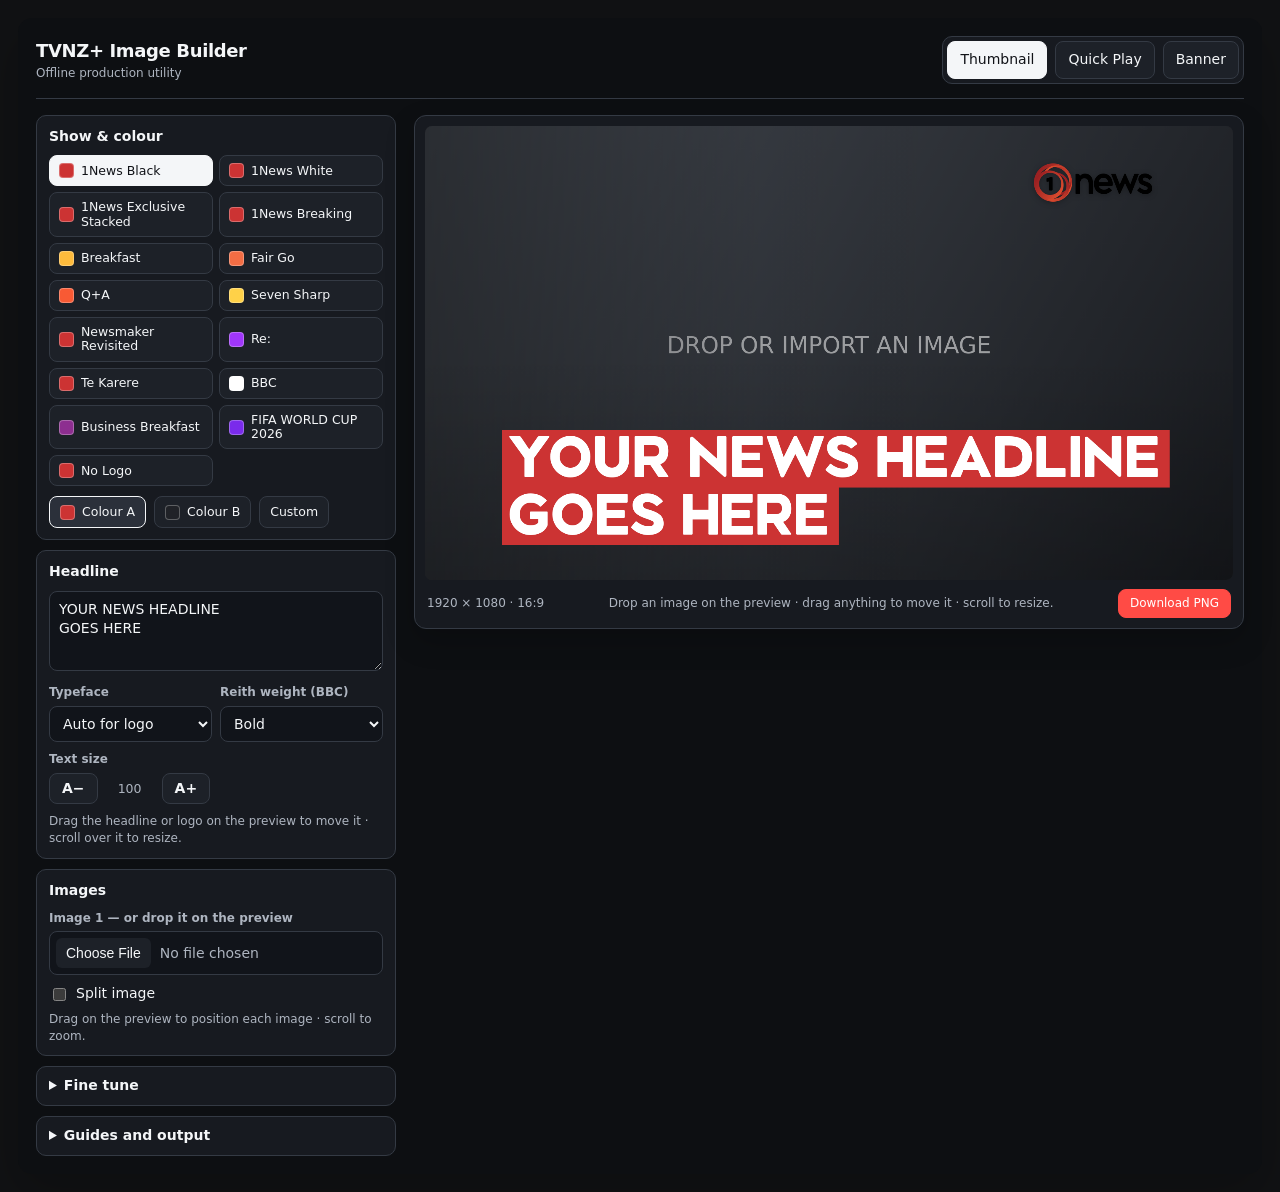
==== index.html @ 73490db3 "Add files via upload" ====
<!doctype html>
<html lang="en">
<head>
<meta charset="utf-8">
<meta name="viewport" content="width=device-width,initial-scale=1">
<title>TVNZ Thumbnail Generator</title>
<style>:root{color-scheme:dark;--background:#111214;--foreground:#f5f5f5;--card:#1a1c20;--card-foreground:#f5f5f5;--muted:#292c31;--muted-foreground:#aeb4bd;--border:#3b3f46;--primary:#f5f5f5;--primary-foreground:#101114}body{margin:0;background:var(--background);padding:18px;max-width:1500px;margin-inline:auto}</style>
</head>
<body>
<div id="tvnz-thumb-tool">
  <style>
    #tvnz-thumb-tool{--tt-bg:#0d0f12;--tt-panel:#171a20;--tt-panel-2:#1d2128;--tt-fg:#f4f6f8;--tt-muted-fg:#aeb5c0;--tt-border:#343a44;--tt-accent:#ff4b45;--tt-accent-hover:#ff625d;--tt-control:#11141a;--tt-focus:#72a7ff;color-scheme:dark;color:var(--tt-fg);background:var(--tt-bg);padding:18px;border-radius:14px;font:14px/1.4 system-ui,-apple-system,BlinkMacSystemFont,"Segoe UI",sans-serif;width:100%;box-sizing:border-box;box-shadow:0 18px 50px rgba(0,0,0,.22)}
    #tvnz-thumb-tool *{box-sizing:border-box}
    #tvnz-thumb-tool .tt-appbar{display:flex;justify-content:space-between;align-items:center;gap:16px;margin-bottom:16px;padding-bottom:14px;border-bottom:1px solid var(--tt-border)}
    #tvnz-thumb-tool .tt-brand{display:grid;gap:2px}
    #tvnz-thumb-tool .tt-brand strong{font-size:18px;font-weight:650;letter-spacing:-.02em}
    #tvnz-thumb-tool .tt-brand span{color:var(--tt-muted-fg);font-size:12px}
    #tvnz-thumb-tool .tt-tabs,#tvnz-thumb-tool .tt-actions,#tvnz-thumb-tool .tt-inline{display:flex;gap:8px;align-items:center;flex-wrap:wrap}
    #tvnz-thumb-tool .tt-tabs{background:var(--tt-panel);padding:4px;border-radius:10px;border:1px solid var(--tt-border)}
    #tvnz-thumb-tool button,#tvnz-thumb-tool input,#tvnz-thumb-tool select,#tvnz-thumb-tool textarea{font:inherit;color:var(--tt-fg)}
    #tvnz-thumb-tool button{border:1px solid var(--tt-border);background:var(--tt-panel-2);border-radius:8px;padding:8px 12px;cursor:pointer;transition:background .15s,border-color .15s,transform .15s}
    #tvnz-thumb-tool button:hover{background:#292e37;border-color:#4b5360}
    #tvnz-thumb-tool button:active{transform:translateY(1px)}
    #tvnz-thumb-tool button[aria-selected="true"]{background:var(--tt-fg);color:#111318;border-color:var(--tt-fg)}
    #tvnz-thumb-tool .tt-primary{background:var(--tt-accent);color:#fff;border-color:var(--tt-accent)}
    #tvnz-thumb-tool .tt-primary:hover{background:var(--tt-accent-hover);border-color:var(--tt-accent-hover)}
    #tvnz-thumb-tool input[type="text"],#tvnz-thumb-tool input[type="number"],#tvnz-thumb-tool select,#tvnz-thumb-tool textarea,#tvnz-thumb-tool input[type="file"]{width:100%;border:1px solid var(--tt-border);border-radius:8px;background:var(--tt-control);padding:8px 9px}
    #tvnz-thumb-tool input[type="file"]{padding:6px;color:var(--tt-muted-fg)}
    #tvnz-thumb-tool input[type="file"]::file-selector-button{border:0;border-radius:6px;background:var(--tt-panel-2);color:var(--tt-fg);padding:7px 10px;margin-right:9px;cursor:pointer}
    #tvnz-thumb-tool textarea{min-height:80px;resize:vertical}
    #tvnz-thumb-tool input:focus-visible,#tvnz-thumb-tool select:focus-visible,#tvnz-thumb-tool textarea:focus-visible,#tvnz-thumb-tool button:focus-visible{outline:2px solid var(--tt-focus);outline-offset:2px}
    #tvnz-thumb-tool input[type="range"]{width:100%;accent-color:var(--tt-accent)}
    #tvnz-thumb-tool input[type="checkbox"],#tvnz-thumb-tool input[type="radio"]{accent-color:var(--tt-accent)}
    #tvnz-thumb-tool input[type="color"]{width:44px;height:34px;border:1px solid var(--tt-border);background:var(--tt-control);padding:3px;border-radius:7px}
    #tvnz-thumb-tool .tt-layout{display:grid;grid-template-columns:minmax(300px,360px) minmax(0,1fr);gap:18px;align-items:start}
    #tvnz-thumb-tool .tt-controls{display:grid;gap:10px}
    #tvnz-thumb-tool .tt-card,#tvnz-thumb-tool details{background:var(--tt-panel);border:1px solid var(--tt-border);border-radius:10px;padding:11px 12px}
    #tvnz-thumb-tool .tt-card>h3{margin:0 0 9px;font-size:14px;font-weight:650}
    #tvnz-thumb-tool summary{font-weight:650;cursor:pointer;margin:-2px 0 9px;list-style-position:inside}
    #tvnz-thumb-tool details:not([open]) summary{margin-bottom:-2px}
    #tvnz-thumb-tool .tt-field{display:grid;gap:5px;margin:9px 0}
    #tvnz-thumb-tool .tt-field>label,#tvnz-thumb-tool .tt-label{color:var(--tt-muted-fg);font-size:12px;font-weight:550}
    #tvnz-thumb-tool .tt-check{display:flex;gap:7px;align-items:center}
    #tvnz-thumb-tool .tt-check input{width:auto}
    #tvnz-thumb-tool .tt-hint{color:var(--tt-muted-fg);font-size:12px;margin:7px 0 0}
    #tvnz-thumb-tool .tt-canvas-wrap{background:var(--tt-panel);border:1px solid var(--tt-border);border-radius:12px;padding:10px;overflow:hidden;box-shadow:0 12px 30px rgba(0,0,0,.2)}
    #tvnz-thumb-tool [data-panel="thumbnail"]>.tt-canvas-wrap{position:sticky;top:12px}
    #tvnz-thumb-tool canvas{display:block;width:100%;height:auto;background:#202227;touch-action:none;cursor:grab;border-radius:7px}
    #tvnz-thumb-tool canvas:active{cursor:grabbing}
    #tvnz-thumb-tool .tt-meta{display:flex;justify-content:space-between;gap:10px;flex-wrap:wrap;color:var(--tt-muted-fg);font-size:12px;margin-top:9px;padding:0 2px;align-items:center}
    #tvnz-thumb-tool .tt-hidden{display:none!important}
    #tvnz-thumb-tool .tt-line-grid{display:grid;grid-template-columns:52px 1fr 1fr;gap:6px 7px;align-items:center;margin-top:10px}
    #tvnz-thumb-tool .tt-line-grid input[type="number"]{padding:5px 6px}
    #tvnz-thumb-tool .tt-swatch{width:15px;height:15px;border-radius:4px;border:1px solid rgba(255,255,255,.28);display:inline-block;flex:none}
    #tvnz-thumb-tool .tt-meta button{padding:5px 11px;font-size:12px}
    #tvnz-thumb-tool .tt-hero-grid{display:grid;grid-template-columns:1fr 1fr;gap:10px}
    #tvnz-thumb-tool .tt-hero-grid .tt-mobile{max-width:220px}
    #tvnz-thumb-tool .tt-preset-grid{display:grid;grid-template-columns:1fr 1fr;gap:6px}
    #tvnz-thumb-tool .tt-preset-grid button{display:flex;align-items:center;gap:7px;padding:7px 9px;font-size:12.5px;text-align:left;line-height:1.15}
    #tvnz-thumb-tool .tt-preset-grid button[aria-pressed="true"]{background:var(--tt-fg);color:#111318;border-color:var(--tt-fg)}
    #tvnz-thumb-tool .tt-colour-row{display:flex;gap:8px;align-items:center;flex-wrap:wrap;margin-top:10px}
    #tvnz-thumb-tool .tt-colour-row button{display:flex;align-items:center;gap:7px;padding:6px 10px;font-size:12.5px}
    #tvnz-thumb-tool .tt-colour-row button[aria-pressed="true"]{border-color:var(--tt-fg);background:#2b303a}
    #tvnz-thumb-tool .tt-stepper{display:flex;align-items:center;gap:6px}
    #tvnz-thumb-tool .tt-stepper button{padding:5px 12px;font-weight:700}
    #tvnz-thumb-tool .tt-stepper output{min-width:52px;text-align:center;color:var(--tt-muted-fg);font-size:12.5px}
    #tvnz-thumb-tool .tt-row-2{display:grid;grid-template-columns:1fr 1fr;gap:8px}
    @media(max-width:900px){#tvnz-thumb-tool{padding:12px;box-shadow:none}#tvnz-thumb-tool .tt-appbar{align-items:flex-start;flex-direction:column}#tvnz-thumb-tool .tt-layout{grid-template-columns:1fr}#tvnz-thumb-tool [data-panel="thumbnail"]>.tt-canvas-wrap{position:static;order:-1}#tvnz-thumb-tool .tt-hero-grid{grid-template-columns:1fr}}
    @media(max-width:480px){#tvnz-thumb-tool .tt-tabs{width:100%}#tvnz-thumb-tool .tt-tabs button{flex:1;padding-inline:7px}#tvnz-thumb-tool .tt-line-grid{grid-template-columns:44px 1fr 1fr}#tvnz-thumb-tool .tt-preset-grid{grid-template-columns:1fr}}
  </style>

  <header class="tt-appbar">
    <div class="tt-brand"><strong>TVNZ+ Image Builder</strong><span>Offline production utility</span></div>
    <nav class="tt-tabs" aria-label="Generator mode">
      <button data-tab="thumbnail" aria-selected="true">Thumbnail</button>
      <button data-tab="quickplay" aria-selected="false">Quick Play</button>
      <button data-tab="banner" aria-selected="false">Banner</button>
    </nav>
  </header>

  <section data-panel="thumbnail" class="tt-layout">
    <div class="tt-controls">
      <section class="tt-card">
        <h3>Show &amp; colour</h3>
        <div class="tt-preset-grid" id="tt-preset-grid" role="group" aria-label="Show logo"></div>
        <div class="tt-colour-row" role="group" aria-label="Bar colour">
          <button id="tt-colour-a" aria-pressed="true"><span class="tt-swatch" data-swatch="a"></span>Colour A</button>
          <button id="tt-colour-b" aria-pressed="false"><span class="tt-swatch" data-swatch="b"></span>Colour B</button>
          <button id="tt-colour-custom" aria-pressed="false">Custom</button>
          <input id="tt-manual-colour" type="color" value="#cc3333" aria-label="Custom bar colour" class="tt-hidden">
        </div>
      </section>

      <section class="tt-card">
        <h3>Headline</h3>
        <textarea id="tt-headline" maxlength="220" aria-label="Headline">YOUR NEWS HEADLINE
GOES HERE</textarea>
        <div class="tt-row-2" style="margin-top:8px">
          <div class="tt-field" style="margin:0"><label for="tt-font-style">Typeface</label><select id="tt-font-style"><option value="auto">Auto for logo</option><option value="sans">Black Sans</option><option value="serif">BBC Reith Serif</option></select></div>
          <div class="tt-field" style="margin:0"><label for="tt-serif-weight">Reith weight (BBC)</label><select id="tt-serif-weight"><option value="400">Regular</option><option value="500">Medium</option><option value="700" selected>Bold</option><option value="800">Extra Bold</option></select></div>
        </div>
        <div class="tt-field"><span class="tt-label">Text size</span>
          <div class="tt-stepper"><button id="tt-text-smaller" aria-label="Smaller text">A−</button><output data-value="textSize">100</output><button id="tt-text-bigger" aria-label="Bigger text">A+</button></div>
        </div>
        <p class="tt-hint">Drag the headline or logo on the preview to move it · scroll over it to resize.</p>
      </section>

      <section class="tt-card">
        <h3>Images</h3>
        <div class="tt-field"><label for="tt-image1">Image 1 — or drop it on the preview</label><input id="tt-image1" type="file" accept="image/*"></div>
        <div class="tt-inline"><label class="tt-check"><input id="tt-image2-on" type="checkbox"> Split image</label></div>
        <div id="tt-image2-controls" class="tt-hidden">
          <div class="tt-field"><label for="tt-image2">Image 2 (right side)</label><input id="tt-image2" type="file" accept="image/*"></div>
          <div class="tt-field"><label for="tt-split">Split position <span data-value="split">0</span></label><input id="tt-split" data-bind="split" type="range" min="-100" max="100" value="0"></div>
          <div class="tt-field"><label for="tt-split-angle">Split angle <span data-value="splitAngle">0</span>°</label><input id="tt-split-angle" data-bind="splitAngle" type="range" min="-30" max="30" value="0"></div>
        </div>
        <p class="tt-hint">Drag on the preview to position each image · scroll to zoom.</p>
      </section>

      <details>
        <summary>Fine tune</summary>
        <div class="tt-field"><label for="tt-img1-x">Image 1 X <span data-value="img1.x">0</span></label><input id="tt-img1-x" data-bind="img1.x" type="range" min="-100" max="100" value="0"></div>
        <div class="tt-field"><label for="tt-img1-y">Image 1 Y <span data-value="img1.y">0</span></label><input id="tt-img1-y" data-bind="img1.y" type="range" min="-100" max="100" value="0"></div>
        <div class="tt-field"><label for="tt-img1-scale">Image 1 scale <span data-value="img1.scale">100</span>%</label><input id="tt-img1-scale" data-bind="img1.scale" type="range" min="0" max="200" value="100"></div>
        <div id="tt-img2-fine" class="tt-hidden">
          <div class="tt-field"><label for="tt-img2-x">Image 2 X <span data-value="img2.x">0</span></label><input id="tt-img2-x" data-bind="img2.x" type="range" min="-100" max="100" value="0"></div>
          <div class="tt-field"><label for="tt-img2-y">Image 2 Y <span data-value="img2.y">0</span></label><input id="tt-img2-y" data-bind="img2.y" type="range" min="-100" max="100" value="0"></div>
          <div class="tt-field"><label for="tt-img2-scale">Image 2 scale <span data-value="img2.scale">100</span>%</label><input id="tt-img2-scale" data-bind="img2.scale" type="range" min="0" max="200" value="100"></div>
        </div>
        <div class="tt-field"><label for="tt-text-x">Headline X <span data-value="textX">0</span></label><input id="tt-text-x" data-bind="textX" type="range" min="-160" max="500" value="0"></div>
        <div class="tt-field"><label for="tt-text-y">Headline Y <span data-value="textY">0</span></label><input id="tt-text-y" data-bind="textY" type="range" min="-260" max="180" value="0"></div>
        <div class="tt-field"><label for="tt-line-gap">Line spacing <span data-value="lineGap">100</span>%</label><input id="tt-line-gap" data-bind="lineGap" type="range" min="60" max="160" value="100"></div>
        <div class="tt-field"><label for="tt-tracking">Tracking <span data-value="tracking">-1</span>% of size</label><input id="tt-tracking" data-bind="tracking" type="range" min="-5" max="5" step="0.1" value="-1"></div>
        <div class="tt-field"><label for="tt-logo-scale">Logo size <span data-value="logoScale">100</span>%</label><input id="tt-logo-scale" data-bind="logoScale" type="range" min="40" max="200" value="100"></div>
        <div class="tt-field"><label for="tt-logo-x">Logo X <span data-value="logoX">0</span></label><input id="tt-logo-x" data-bind="logoX" type="range" min="-500" max="300" value="0"></div>
        <div class="tt-field"><label for="tt-logo-y">Logo Y <span data-value="logoY">0</span></label><input id="tt-logo-y" data-bind="logoY" type="range" min="-160" max="500" value="0"></div>
        <div class="tt-line-grid" aria-label="Text bar controls">
          <span class="tt-label">Line</span><span class="tt-label">Left crop</span><span class="tt-label">Right crop</span>
          <label class="tt-check"><input data-line-on="0" type="checkbox" checked>A</label><input data-line-left="0" type="number" min="0" max="100" value="0"><input data-line-right="0" type="number" min="0" max="100" value="0">
          <label class="tt-check"><input data-line-on="1" type="checkbox" checked>B</label><input data-line-left="1" type="number" min="0" max="100" value="0"><input data-line-right="1" type="number" min="0" max="100" value="0">
          <label class="tt-check"><input data-line-on="2" type="checkbox" checked>C</label><input data-line-left="2" type="number" min="0" max="100" value="0"><input data-line-right="2" type="number" min="0" max="100" value="0">
          <label class="tt-check"><input data-line-on="3" type="checkbox" checked>D</label><input data-line-left="3" type="number" min="0" max="100" value="0"><input data-line-right="3" type="number" min="0" max="100" value="0">
        </div>
        <p class="tt-hint">Double-click any slider to reset it.</p>
      </details>

      <details>
        <summary>Guides and output</summary>
        <div class="tt-inline"><label class="tt-check"><input id="tt-colour-guide" type="checkbox">Colour guide</label><label class="tt-check"><input id="tt-placement-guide" type="checkbox">Placement guide</label></div>
        <div class="tt-field"><label for="tt-filename">Filename</label><input id="tt-filename" type="text" value="tvnz-news-thumbnail.png"></div>
        <div class="tt-actions"><button id="tt-download" class="tt-primary">Download PNG</button><button id="tt-reset-all">Reset</button></div>
      </details>
    </div>
    <div class="tt-canvas-wrap">
      <canvas id="tt-canvas" width="1920" height="1080" aria-label="TVNZ news thumbnail preview"></canvas>
      <div class="tt-meta"><span>1920 × 1080 · 16:9</span><span id="tt-status">Drop an image on the preview · drag anything to move it · scroll to resize.</span><button id="tt-download-quick" class="tt-primary" title="Download PNG">Download PNG</button></div>
    </div>
  </section>

  <section data-panel="quickplay" class="tt-layout tt-hidden">
    <div class="tt-controls">
      <details open><summary>Quick Play image</summary>
        <div class="tt-field"><label for="tt-hero-file">General image</label><input id="tt-hero-file" type="file" accept="image/*"></div>
        <div class="tt-field"><label for="tt-hero-scale">Scale <span data-hero-value="scale">100</span>%</label><input id="tt-hero-scale" data-hero="scale" type="range" min="0" max="500" value="100"></div>
        <p class="tt-hint">Drag on any preview to position · scroll to zoom. All three sizes share one image.</p>
      </details>
      <details open><summary>Output</summary>
        <div class="tt-field"><label for="tt-hero-prefix">Filename prefix</label><input id="tt-hero-prefix" type="text" value="tvnz-hero"></div>
        <div class="tt-actions"><button id="tt-download-heroes" class="tt-primary">Download 3 PNGs</button><button id="tt-reset-hero">Reset</button></div>
      </details>
    </div>
    <div class="tt-hero-grid">
      <div class="tt-canvas-wrap"><canvas id="tt-hero-ctv" width="2198" height="1239"></canvas><div class="tt-meta"><span>CTV · 2198 × 1239</span></div></div>
      <div class="tt-canvas-wrap"><canvas id="tt-hero-desktop" width="4200" height="1400"></canvas><div class="tt-meta"><span>Desktop · 4200 × 1400</span></div></div>
      <div class="tt-canvas-wrap tt-mobile"><canvas id="tt-hero-mobile" width="472" height="1002"></canvas><div class="tt-meta"><span>Mobile · 472 × 1002</span></div></div>
    </div>
  </section>

  <section data-panel="banner" class="tt-layout tt-hidden">
    <div class="tt-controls">
      <details open><summary>Banner image</summary>
        <div class="tt-field"><label for="tt-banner-file">Image</label><input id="tt-banner-file" type="file" accept="image/*"></div>
        <div class="tt-field"><label for="tt-banner-scale">Scale <span data-banner-value="scale">100</span>%</label><input id="tt-banner-scale" data-banner="scale" type="range" min="0" max="200" value="100"></div>
        <p class="tt-hint">Drag on the preview to position · scroll to zoom.</p>
      </details>
      <details open><summary>Output</summary>
        <div class="tt-field"><label for="tt-banner-name">Filename</label><input id="tt-banner-name" type="text" value="tvnz-news-banner.png"></div>
        <div class="tt-actions"><button id="tt-download-banner" class="tt-primary">Download PNG</button><button id="tt-reset-banner">Reset</button></div>
      </details>
    </div>
    <div class="tt-canvas-wrap"><canvas id="tt-banner-canvas" width="1967" height="501"></canvas><div class="tt-meta"><span>1967 × 501 · template source dimensions</span></div></div>
  </section>

  <script type="application/json" id="tt-logo-data">{"te-karere":"assets/logos/te-karere.png","re":"assets/logos/re.png","newsmakers-revisited":"assets/logos/newsmakers-revisited.png","seven-sharp":"assets/logos/seven-sharp.png","qa":"assets/logos/qa.png","fair-go":"assets/logos/fair-go.png","breakfast":"assets/logos/breakfast.png","one-news-breaking":"assets/logos/one-news-breaking.png","one-news-exclusive":"assets/logos/one-news-exclusive.png","one-news-white":"assets/logos/one-news-white.png","one-news-black":"assets/logos/one-news-black.png","bbc":"assets/logos/bbc.png","business-breakfast":"assets/logos/business-breakfast.png","fifa-world-cup-2026":"assets/logos/fifa-world-cup-2026.png"}</script>
  <script>
  (()=>{
    const root=document.getElementById('tvnz-thumb-tool');
    const FONT_PRIMARY='';
    const FONT_FALLBACK='assets/fonts/black-sans-bold.ttf';
    let LOGO_DATA={};
    try{LOGO_DATA=JSON.parse(root.querySelector('#tt-logo-data').textContent)}catch(error){console.warn('Logo assets are not embedded in this source template. Open the built generator in the parent folder.');root.querySelector('#tt-status').textContent='Source template only — open TVNZ Thumbnail Generator.html in the parent folder.'}
    const fontSources=['local("Black Sans Bold")','local("Black Sans")'];
    if(FONT_PRIMARY&&!FONT_PRIMARY.includes('__'))fontSources.push(`url("${FONT_PRIMARY}") format("woff2")`);
    if(FONT_FALLBACK&&!FONT_FALLBACK.includes('__'))fontSources.push(`url("${FONT_FALLBACK}") format("truetype")`);
    const headlineFont=new FontFace('TVNZBlackSans',fontSources.join(', '),{weight:'700'});
    const serifFaces=[['400','regular'],['500','medium'],['700','bold'],['800','extra-bold']].map(([weight,file])=>new FontFace('TVNZReithSerif',`url("assets/fonts/bbc-reith-serif-${file}.ttf")`,{weight}));
    Promise.allSettled([headlineFont,...serifFaces].map(face=>face.load())).then(results=>{results.forEach(result=>{if(result.status==='fulfilled')document.fonts.add(result.value)});calibrateFonts();renderThumbnail()});

    const presets=[
      ['1News Black','one-news-black','#CC3333','#202227',1447,89,281,91],
      ['1News White','one-news-white','#CC3333','#202227',1446,89,281,91],
      ['1News Exclusive Stacked','one-news-exclusive','#CC3333','#202227',1440,89,288,140],
      ['1News Breaking','one-news-breaking','#CC3333','#202227',1440,89,288,136],
      ['Breakfast','breakfast','#FEBB3C','#EE6642',1425,103,303,57],
      ['Fair Go','fair-go','#F36D44','#F36D44',1453,100,274,71],
      ['Q+A','qa','#F85A34','#F85A34',1567,97,159,101],
      ['Seven Sharp','seven-sharp','#FFD148','#FE4A49',1421,102,308,75],
      ['Newsmaker Revisited','newsmakers-revisited','#CC3333','#202227',1347,105,379,73],
      ['Re:','re','#A036FB','#A036FB',1574,103,151,92],
      ['Te Karere','te-karere','#CC3333','#202227',1423,99,304,68],
      ['BBC','bbc','#FFFFFF','#11100B',1530,106,198,56],
      ['Business Breakfast','business-breakfast','#8D2E90','#FF4243',1322,88,406,146],
      ['FIFA WORLD CUP 2026','fifa-world-cup-2026','#7A2BEB','#004D3F',1618,110,110,215],
      ['No Logo',null,'#CC3333','#202227',0,0,0,0]
    ].map((p,i)=>({name:p[0],asset:p[1],a:p[2],b:p[3],x:p[4],y:p[5],w:p[6],h:p[7],optionB:p[2]!==p[3],index:i}));
    const images={};
    Object.entries(LOGO_DATA).forEach(([k,v])=>{const img=new Image();img.src=v;img.onload=renderThumbnail;images[k]=img});
    const state={img1:{image:null,x:0,y:0,scale:100},img2:{image:null,x:0,y:0,scale:100},image2On:false,split:0,splitAngle:0,textSize:100,textX:0,textY:0,lineGap:100,tracking:-1,fontStyle:'auto',serifWeight:'700',headline:'YOUR NEWS HEADLINE\nGOES HERE',logo:0,logoScale:100,logoX:0,logoY:0,colourOption:0,manual:false,manualColour:'#cc3333',colourGuide:false,placementGuide:false,lines:[0,1,2,3].map(()=>({on:true,left:0,right:0}))};
    const canvas=root.querySelector('#tt-canvas'),ctx=canvas.getContext('2d');
    const clamp=(v,lo,hi)=>Math.max(lo,Math.min(hi,v));
    // Base font sizes chosen so cap height matches the Photoshop references (~97px for both faces).
    let SANS_BASE=143,SERIF_BASE=136;
    function calibrateFonts(){const m=(spec)=>{ctx.font=spec;const met=ctx.measureText('H');return met.actualBoundingBoxAscent||0};
      const capSans=m('700 100px TVNZBlackSans');if(capSans>10)SANS_BASE=Math.round(100*97/capSans);
      const capSerif=m('700 100px TVNZReithSerif');if(capSerif>10)SERIF_BASE=Math.round(100*97/capSerif)}

    function get(obj,path){return path.split('.').reduce((v,k)=>v[k],obj)}
    function set(obj,path,value){const a=path.split('.');const last=a.pop();a.reduce((v,k)=>v[k],obj)[last]=value}
    // push state values back into the fine-tune sliders and value labels
    function syncControls(paths){paths.forEach(path=>{const value=get(state,path);root.querySelectorAll(`[data-bind="${path}"]`).forEach(el=>el.value=value);root.querySelectorAll(`[data-value="${path}"]`).forEach(el=>el.textContent=Math.round(value*10)/10)})}
    function currentColour(){const p=presets[state.logo];return state.manual?state.manualColour:(state.colourOption?p.b:p.a)}
    function paintEmpty(c,w,h){const g=c.createLinearGradient(0,0,w,h);g.addColorStop(0,'#454a52');g.addColorStop(1,'#17191d');c.fillStyle=g;c.fillRect(0,0,w,h);c.fillStyle='rgba(255,255,255,.55)';c.font=`500 ${Math.max(22,w/35)}px system-ui`;c.textAlign='center';c.fillText('DROP OR IMPORT AN IMAGE',w/2,h/2)}
    function drawCover(c,img,viewW,viewH,control,clip){
      c.save();if(clip){c.beginPath();if(Array.isArray(clip[0])){clip.forEach(([px,py],i)=>i?c.lineTo(px,py):c.moveTo(px,py));c.closePath()}else c.rect(...clip);c.clip()}
      if(!img){paintEmpty(c,viewW,viewH);c.restore();return}
      const cover=Math.max(viewW/img.naturalWidth,viewH/img.naturalHeight);const s=cover*(control.scale/100);
      const w=img.naturalWidth*s,h=img.naturalHeight*s;
      const cx=((control.x+100)/200)*viewW,cy=((control.y+100)/200)*viewH;
      c.drawImage(img,cx-w/2,cy-h/2,w,h);c.restore();
    }
    // bounding boxes of the movable canvas elements, refreshed on every render, used for hit testing
    const hitBoxes={text:null,logo:null};
    let hoverTarget=null;
    function renderThumbnail(exporting=false){
      const W=1920,H=1080;ctx.clearRect(0,0,W,H);drawCover(ctx,state.img1.image,W,H,state.img1);
      if(state.image2On){const split=((state.split+100)/200)*W;const dx=Math.tan(state.splitAngle*Math.PI/180)*(H/2);drawCover(ctx,state.img2.image,W,H,state.img2,[[split+dx,0],[W,0],[W,H],[split-dx,H]])}
      const shade=ctx.createLinearGradient(0,0,1280,0);shade.addColorStop(0,'rgba(0,0,0,.38)');shade.addColorStop(.62,'rgba(0,0,0,.04)');shade.addColorStop(1,'rgba(0,0,0,0)');ctx.fillStyle=shade;ctx.fillRect(0,0,W,H);
      const lower=ctx.createLinearGradient(0,540,0,H);lower.addColorStop(0,'rgba(0,0,0,0)');lower.addColorStop(1,'rgba(0,0,0,.2)');ctx.fillStyle=lower;ctx.fillRect(0,540,W,540);
      const colour=currentColour();const lines=state.headline.replace(/\r/g,'').split('\n').slice(0,4);while(lines.length&&lines[lines.length-1]==='')lines.pop();
      const useSerif=state.fontStyle==='serif'||(state.fontStyle==='auto'&&presets[state.logo].asset==='bbc');
      // Geometry measured from the Photoshop reference thumbnails (1920x1080):
      // bars touch (pitch == bar height == 137), block bottom 997, bar left 183,
      // text left 195, baseline 112 below bar top, ~24px bar padding right of text.
      const ts=state.textSize/100;const fontPx=(useSerif?SERIF_BASE:SANS_BASE)*ts;
      const barH=137*ts;const pitch=137*ts*(state.lineGap/100);const baselineOff=112*ts;
      const blockBottom=997+state.textY;
      ctx.font=useSerif?`${state.serifWeight} ${fontPx}px TVNZReithSerif, Georgia, serif`:`700 ${fontPx}px TVNZBlackSans, "Arial Black", Arial, sans-serif`;ctx.textBaseline='alphabetic';ctx.textAlign='left';
      if('letterSpacing'in ctx)ctx.letterSpacing=`${(state.tracking/100*fontPx).toFixed(2)}px`;
      const bright=/^#(?:fff(?:fff)?|f[89a-f][0-9a-f]{4})$/i.test(colour);const textColour=bright?'#11100B':'#FFFFFF';
      const placed=lines.map((text,i)=>{const slot=4-lines.length+i;const barTop=blockBottom-barH-pitch*(lines.length-1-i);return {text,barTop,tw:ctx.measureText(text).width,lc:state.lines[slot]}});
      const textLeft=195+state.textX,barLeft=183+state.textX;
      // bars first, then all text: overlapping bars merge into one block without covering the previous line's text
      ctx.fillStyle=colour;placed.forEach(({barTop,tw,lc})=>{if(lc.on){const leftCut=tw*(lc.left/100),rightCut=tw*((-lc.right)/100);ctx.fillRect(barLeft+leftCut,barTop,Math.max(10,tw+(textLeft-barLeft)+24*ts-leftCut-rightCut),barH)}});
      ctx.fillStyle=textColour;placed.forEach(({text,barTop})=>ctx.fillText(text,textLeft,barTop+baselineOff));
      if('letterSpacing'in ctx)ctx.letterSpacing='0px';
      hitBoxes.text=placed.length?{x:barLeft,y:Math.min(...placed.map(l=>l.barTop)),w:Math.max(...placed.map(l=>l.tw))+(textLeft-barLeft)+24*ts,h:blockBottom-Math.min(...placed.map(l=>l.barTop))}:null;
      const p=presets[state.logo];hitBoxes.logo=null;
      if(p.asset&&images[p.asset]&&images[p.asset].complete){const s=state.logoScale/100,w=p.w*s,h=p.h*s;const lx=p.x+(p.w-w)/2+state.logoX,ly=p.y+(p.h-h)/2+state.logoY;ctx.save();ctx.shadowColor='rgba(0,0,0,.28)';ctx.shadowBlur=14;ctx.shadowOffsetY=3;ctx.drawImage(images[p.asset],lx,ly,w,h);ctx.restore();hitBoxes.logo={x:lx,y:ly,w,h}}
      if(!exporting&&hoverTarget&&hitBoxes[hoverTarget]){const b=hitBoxes[hoverTarget];ctx.save();ctx.strokeStyle='rgba(255,255,255,.85)';ctx.lineWidth=3;ctx.setLineDash([10,8]);ctx.strokeRect(b.x-8,b.y-8,b.w+16,b.h+16);ctx.restore()}
      if(!exporting&&state.colourGuide){ctx.fillStyle=colour;ctx.fillRect(1054,972,100,100);ctx.strokeStyle='rgba(255,255,255,.8)';ctx.lineWidth=4;ctx.strokeRect(1054,972,100,100)}
      if(!exporting&&state.placementGuide){ctx.save();ctx.strokeStyle='rgba(0,255,255,.9)';ctx.lineWidth=4;ctx.setLineDash([18,12]);ctx.strokeRect(183,89,1545,908);ctx.strokeRect(183,449,1000,548);ctx.restore()}
    }
    function loadImage(file,target,done){if(!file)return;const img=new Image();const url=URL.createObjectURL(file);img.onload=()=>{target.image=img;URL.revokeObjectURL(url);root.querySelector('#tt-status').textContent=`Loaded ${file.name}`;done()};img.onerror=()=>{URL.revokeObjectURL(url);root.querySelector('#tt-status').textContent='That image could not be opened.'};img.src=url}
    root.querySelector('#tt-image1').addEventListener('change',e=>loadImage(e.target.files[0],state.img1,renderThumbnail));
    root.querySelector('#tt-image2').addEventListener('change',e=>loadImage(e.target.files[0],state.img2,renderThumbnail));
    root.querySelectorAll('[data-bind]').forEach(el=>el.addEventListener('input',()=>{set(state,el.dataset.bind,+el.value);root.querySelectorAll(`[data-value="${el.dataset.bind}"]`).forEach(v=>v.textContent=el.value);renderThumbnail()}));
    root.querySelector('#tt-image2-on').addEventListener('change',e=>{state.image2On=e.target.checked;root.querySelector('#tt-image2-controls').classList.toggle('tt-hidden',!state.image2On);root.querySelector('#tt-img2-fine').classList.toggle('tt-hidden',!state.image2On);renderThumbnail()});
    root.querySelector('#tt-headline').addEventListener('input',e=>{state.headline=e.target.value;renderThumbnail()});
    root.querySelector('#tt-font-style').addEventListener('change',e=>{state.fontStyle=e.target.value;renderThumbnail()});
    root.querySelector('#tt-serif-weight').addEventListener('change',e=>{state.serifWeight=e.target.value;renderThumbnail()});

    // headline size stepper
    function nudgeTextSize(d){state.textSize=clamp(state.textSize+d,60,150);syncControls(['textSize']);renderThumbnail()}
    root.querySelector('#tt-text-smaller').onclick=()=>nudgeTextSize(-5);
    root.querySelector('#tt-text-bigger').onclick=()=>nudgeTextSize(5);

    // show preset chip grid
    const presetGrid=root.querySelector('#tt-preset-grid');
    presets.forEach((p,i)=>{const b=document.createElement('button');b.type='button';b.setAttribute('aria-pressed',String(i===0));const sw=document.createElement('span');sw.className='tt-swatch';sw.style.background=p.a;b.appendChild(sw);b.appendChild(document.createTextNode(p.name));b.onclick=()=>selectPreset(i);presetGrid.appendChild(b)});
    function updateSwatches(){const p=presets[state.logo];const a=root.querySelector('[data-swatch="a"]'),b=root.querySelector('[data-swatch="b"]');a.style.background=p.a;b.style.background=p.optionB?p.b:'transparent';root.querySelector('#tt-colour-b').disabled=!p.optionB;root.querySelector('#tt-colour-b').style.opacity=p.optionB?'1':'.45'}
    function updateColourButtons(){root.querySelector('#tt-colour-a').setAttribute('aria-pressed',String(!state.manual&&state.colourOption===0));root.querySelector('#tt-colour-b').setAttribute('aria-pressed',String(!state.manual&&state.colourOption===1));root.querySelector('#tt-colour-custom').setAttribute('aria-pressed',String(state.manual));root.querySelector('#tt-manual-colour').classList.toggle('tt-hidden',!state.manual)}
    function selectPreset(i){state.logo=i;const p=presets[i];presetGrid.querySelectorAll('button').forEach((b,j)=>b.setAttribute('aria-pressed',String(j===i)));if(!p.optionB&&state.colourOption===1)state.colourOption=0;state.manualColour=p.a;root.querySelector('#tt-manual-colour').value=p.a;updateSwatches();updateColourButtons();renderThumbnail()}
    root.querySelector('#tt-colour-a').onclick=()=>{state.manual=false;state.colourOption=0;updateColourButtons();renderThumbnail()};
    root.querySelector('#tt-colour-b').onclick=()=>{if(!presets[state.logo].optionB)return;state.manual=false;state.colourOption=1;updateColourButtons();renderThumbnail()};
    root.querySelector('#tt-colour-custom').onclick=()=>{state.manual=true;state.manualColour=root.querySelector('#tt-manual-colour').value;updateColourButtons();renderThumbnail()};
    root.querySelector('#tt-manual-colour').addEventListener('input',e=>{state.manualColour=e.target.value;renderThumbnail()});
    updateSwatches();updateColourButtons();

    ['colourGuide','placementGuide'].forEach(k=>root.querySelector(`#tt-${k.replace(/[A-Z]/g,m=>'-'+m.toLowerCase())}`).addEventListener('change',e=>{state[k]=e.target.checked;renderThumbnail()}));
    root.querySelectorAll('[data-line-on]').forEach(el=>el.addEventListener('change',()=>{state.lines[+el.dataset.lineOn].on=el.checked;renderThumbnail()}));
    root.querySelectorAll('[data-line-left]').forEach(el=>el.addEventListener('input',()=>{state.lines[+el.dataset.lineLeft].left=Math.max(0,Math.min(100,+el.value));renderThumbnail()}));
    root.querySelectorAll('[data-line-right]').forEach(el=>el.addEventListener('input',()=>{state.lines[+el.dataset.lineRight].right=-Math.max(0,Math.min(100,+el.value));renderThumbnail()}));
    function cleanName(name,fallback){name=(name||fallback).trim();return /\.png$/i.test(name)?name:name+'.png'}
    function downloadCanvas(c,name){c.toBlob(blob=>{const a=document.createElement('a');a.href=URL.createObjectURL(blob);a.download=cleanName(name,'tvnz-export.png');a.click();setTimeout(()=>URL.revokeObjectURL(a.href),1000)},'image/png')}
    root.querySelector('#tt-download').onclick=()=>{renderThumbnail(true);downloadCanvas(canvas,root.querySelector('#tt-filename').value);renderThumbnail(false)};
    root.querySelector('#tt-download-quick').onclick=()=>root.querySelector('#tt-download').onclick();
    // double-click any slider to restore its default value
    root.querySelectorAll('input[type="range"]').forEach(el=>{if(!el.title)el.title='Double-click to reset';el.addEventListener('dblclick',()=>{el.value=el.defaultValue;el.dispatchEvent(new Event('input',{bubbles:true}))})});
    root.querySelector('#tt-reset-all').onclick=()=>{
      state.img1={image:null,x:0,y:0,scale:100};state.img2={image:null,x:0,y:0,scale:100};state.image2On=false;state.split=0;state.splitAngle=0;Object.assign(state,{textSize:100,textX:0,textY:0,lineGap:100,tracking:-1,fontStyle:'auto',serifWeight:'700',headline:'YOUR NEWS HEADLINE\nGOES HERE',logo:0,logoScale:100,logoX:0,logoY:0,colourOption:0,manual:false,manualColour:'#cc3333',colourGuide:false,placementGuide:false});state.lines.forEach(l=>Object.assign(l,{on:true,left:0,right:0}));
      root.querySelectorAll('input[type="file"]').forEach(el=>el.value='');root.querySelector('#tt-headline').value=state.headline;root.querySelector('#tt-font-style').value='auto';root.querySelector('#tt-serif-weight').value='700';root.querySelector('#tt-image2-on').checked=false;root.querySelector('#tt-image2-controls').classList.add('tt-hidden');root.querySelector('#tt-img2-fine').classList.add('tt-hidden');root.querySelector('#tt-manual-colour').value='#cc3333';root.querySelector('#tt-colour-guide').checked=false;root.querySelector('#tt-placement-guide').checked=false;root.querySelector('#tt-status').textContent='Drop an image on the preview · drag anything to move it · scroll to resize.';
      presetGrid.querySelectorAll('button').forEach((b,j)=>b.setAttribute('aria-pressed',String(j===0)));updateSwatches();updateColourButtons();
      root.querySelectorAll('[data-bind]').forEach(el=>{el.value=get(state,el.dataset.bind);root.querySelectorAll(`[data-value="${el.dataset.bind}"]`).forEach(v=>v.textContent=el.value)});syncControls(['textSize']);root.querySelectorAll('[data-line-on]').forEach(el=>el.checked=true);root.querySelectorAll('[data-line-left],[data-line-right]').forEach(el=>el.value=0);renderThumbnail();
    };

    // --- direct manipulation on the main canvas: drag/scroll the headline, logo, or images ---
    function canvasPoint(e){const r=canvas.getBoundingClientRect();return {px:(e.clientX-r.left)/r.width*1920,py:(e.clientY-r.top)/r.height*1080,scaleX:1920/r.width,scaleY:1080/r.height}}
    function inBox(b,px,py){return b&&px>=b.x-8&&px<=b.x+b.w+8&&py>=b.y-8&&py<=b.y+b.h+8}
    function hitTest(px,py){
      if(inBox(hitBoxes.logo,px,py))return 'logo';
      if(inBox(hitBoxes.text,px,py))return 'text';
      if(!state.image2On)return 'img1';
      const boundary=((state.split+100)/200)*1920+Math.tan(state.splitAngle*Math.PI/180)*(540-py);
      return px>boundary?'img2':'img1';
    }
    let drag=null;
    canvas.addEventListener('pointerdown',e=>{const {px,py}=canvasPoint(e);drag={mode:hitTest(px,py),x:e.clientX,y:e.clientY};hoverTarget=(drag.mode==='logo'||drag.mode==='text')?drag.mode:null;canvas.setPointerCapture(e.pointerId);renderThumbnail()});
    canvas.addEventListener('pointermove',e=>{
      const {scaleX,scaleY,px,py}=canvasPoint(e);
      if(!drag){const h=hitTest(px,py);const newHover=(h==='logo'||h==='text')?h:null;canvas.style.cursor=newHover?'move':'grab';if(newHover!==hoverTarget){hoverTarget=newHover;renderThumbnail()}return}
      const dx=(e.clientX-drag.x)*scaleX,dy=(e.clientY-drag.y)*scaleY;drag.x=e.clientX;drag.y=e.clientY;
      if(drag.mode==='logo'){state.logoX=clamp(state.logoX+dx,-500,300);state.logoY=clamp(state.logoY+dy,-160,500);syncControls(['logoX','logoY'])}
      else if(drag.mode==='text'){state.textX=clamp(state.textX+dx,-160,500);state.textY=clamp(state.textY+dy,-260,180);syncControls(['textX','textY'])}
      else{const t=state[drag.mode];t.x=clamp(t.x+dx/1920*200,-100,100);t.y=clamp(t.y+dy/1080*200,-100,100);syncControls([drag.mode+'.x',drag.mode+'.y'])}
      renderThumbnail();
    });
    canvas.addEventListener('wheel',e=>{
      e.preventDefault();const {px,py}=canvasPoint(e);const mode=hitTest(px,py);const step=-Math.sign(e.deltaY);
      if(mode==='logo'){state.logoScale=clamp(state.logoScale+step*4,40,200);syncControls(['logoScale'])}
      else if(mode==='text'){state.textSize=clamp(state.textSize+step*2,60,150);syncControls(['textSize'])}
      else{const t=state[mode];t.scale=clamp(t.scale+step*2,0,200);syncControls([mode+'.scale'])}
      renderThumbnail();
    },{passive:false});
    canvas.addEventListener('pointerup',()=>drag=null);canvas.addEventListener('pointercancel',()=>drag=null);
    canvas.addEventListener('pointerleave',()=>{if(!drag&&hoverTarget){hoverTarget=null;renderThumbnail()}});
    canvas.addEventListener('dragover',e=>e.preventDefault());canvas.addEventListener('drop',e=>{e.preventDefault();const file=e.dataTransfer&&e.dataTransfer.files&&e.dataTransfer.files[0];if(file)loadImage(file,state.img1,renderThumbnail)});

    // generic drag-to-pan / scroll-to-zoom for the Quick Play and Banner canvases
    function attachPan(c,control,render,scaleMax,onChange){
      let d=null;
      c.addEventListener('pointerdown',e=>{d={x:e.clientX,y:e.clientY};c.setPointerCapture(e.pointerId)});
      c.addEventListener('pointermove',e=>{if(!d)return;const r=c.getBoundingClientRect();control.x=clamp(control.x+(e.clientX-d.x)/r.width*200,-100,100);control.y=clamp(control.y+(e.clientY-d.y)/r.height*200,-100,100);d={x:e.clientX,y:e.clientY};render();if(onChange)onChange()});
      c.addEventListener('pointerup',()=>d=null);c.addEventListener('pointercancel',()=>d=null);
      c.addEventListener('wheel',e=>{e.preventDefault();control.scale=clamp(control.scale-Math.sign(e.deltaY)*2,0,scaleMax);render();if(onChange)onChange()},{passive:false});
    }

    const hero={image:null,x:0,y:0,scale:100};const heroDefs=[['ctv',2198,1239],['desktop',4200,1400],['mobile',472,1002]];
    function renderHeroes(exporting=false){heroDefs.forEach(([id,w,h])=>{const c=root.querySelector('#tt-hero-'+id),x=c.getContext('2d');x.clearRect(0,0,w,h);drawCover(x,hero.image,w,h,hero);if(!exporting){x.strokeStyle='rgba(255,255,255,.7)';x.lineWidth=Math.max(2,w/700);x.setLineDash([w/80,w/120]);x.strokeRect(w*.06,h*.08,w*.88,h*.84)}})}
    function syncHero(){root.querySelectorAll('[data-hero]').forEach(el=>{el.value=hero[el.dataset.hero];const v=root.querySelector(`[data-hero-value="${el.dataset.hero}"]`);if(v)v.textContent=Math.round(hero[el.dataset.hero])})}
    root.querySelector('#tt-hero-file').onchange=e=>loadImage(e.target.files[0],hero,renderHeroes);root.querySelectorAll('[data-hero]').forEach(el=>el.oninput=()=>{hero[el.dataset.hero]=+el.value;root.querySelector(`[data-hero-value="${el.dataset.hero}"]`).textContent=el.value;renderHeroes()});root.querySelector('#tt-reset-hero').onclick=()=>{Object.assign(hero,{x:0,y:0,scale:100});syncHero();renderHeroes()};root.querySelector('#tt-download-heroes').onclick=()=>{const p=root.querySelector('#tt-hero-prefix').value||'tvnz-hero';renderHeroes(true);heroDefs.forEach(([id])=>downloadCanvas(root.querySelector('#tt-hero-'+id),`${p}-${id}.png`));setTimeout(()=>renderHeroes(false),100)};
    heroDefs.forEach(([id])=>attachPan(root.querySelector('#tt-hero-'+id),hero,renderHeroes,500,syncHero));

    const banner={image:null,x:0,y:0,scale:100},bannerCanvas=root.querySelector('#tt-banner-canvas');function renderBanner(){const c=bannerCanvas.getContext('2d');c.clearRect(0,0,1967,501);drawCover(c,banner.image,1967,501,banner);const g=c.createLinearGradient(0,0,1100,0);g.addColorStop(0,'rgba(0,0,0,.45)');g.addColorStop(1,'rgba(0,0,0,0)');c.fillStyle=g;c.fillRect(0,0,1967,501)}
    function syncBanner(){root.querySelectorAll('[data-banner]').forEach(el=>{el.value=banner[el.dataset.banner];const v=root.querySelector(`[data-banner-value="${el.dataset.banner}"]`);if(v)v.textContent=Math.round(banner[el.dataset.banner])})}
    root.querySelector('#tt-banner-file').onchange=e=>loadImage(e.target.files[0],banner,renderBanner);root.querySelectorAll('[data-banner]').forEach(el=>el.oninput=()=>{banner[el.dataset.banner]=+el.value;root.querySelector(`[data-banner-value="${el.dataset.banner}"]`).textContent=el.value;renderBanner()});root.querySelector('#tt-reset-banner').onclick=()=>{Object.assign(banner,{x:0,y:0,scale:100});syncBanner();renderBanner()};root.querySelector('#tt-download-banner').onclick=()=>downloadCanvas(bannerCanvas,root.querySelector('#tt-banner-name').value);
    attachPan(bannerCanvas,banner,renderBanner,200,syncBanner);

    root.querySelectorAll('[data-tab]').forEach(btn=>btn.onclick=()=>{root.querySelectorAll('[data-tab]').forEach(b=>b.setAttribute('aria-selected',String(b===btn)));root.querySelectorAll('[data-panel]').forEach(p=>p.classList.toggle('tt-hidden',p.dataset.panel!==btn.dataset.tab));if(btn.dataset.tab==='quickplay')renderHeroes();if(btn.dataset.tab==='banner')renderBanner()});
    renderThumbnail();renderHeroes();renderBanner();
  })();
  </script>
</div>

</body>
</html>
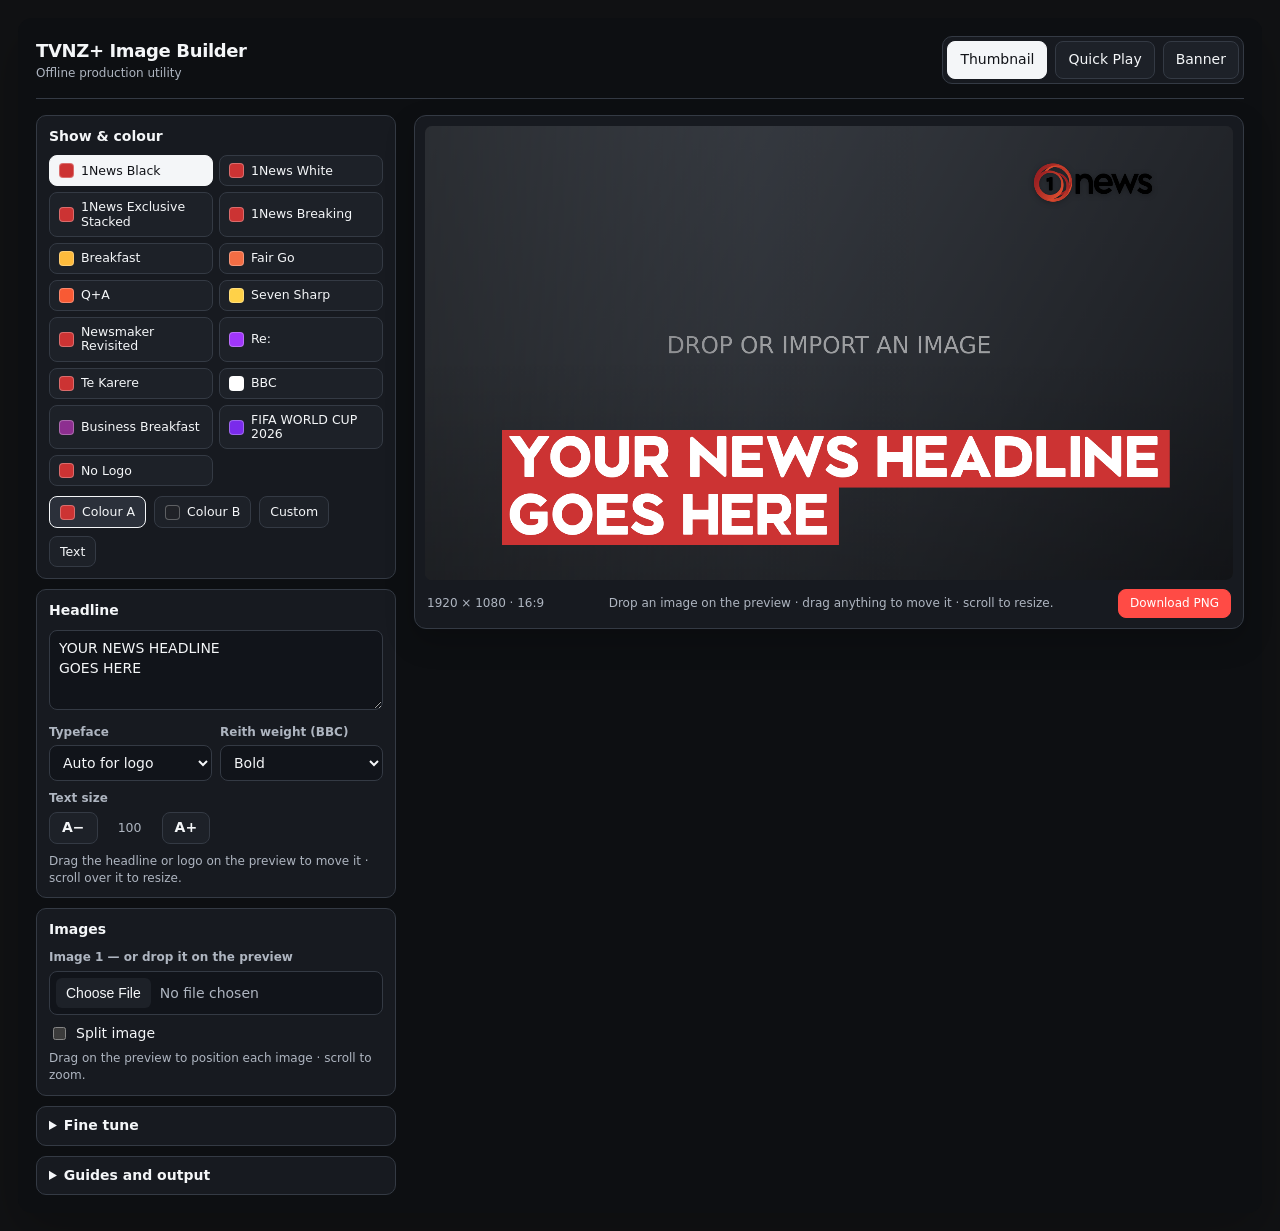
==== commit 66ffde74: "Add files via upload" ====
--- a/index.html
+++ b/index.html
@@ -88,6 +88,8 @@
           <button id="tt-colour-b" aria-pressed="false"><span class="tt-swatch" data-swatch="b"></span>Colour B</button>
           <button id="tt-colour-custom" aria-pressed="false">Custom</button>
           <input id="tt-manual-colour" type="color" value="#cc3333" aria-label="Custom bar colour" class="tt-hidden">
+          <button id="tt-text-colour-on" aria-pressed="false" title="Override the automatic white/black headline colour">Text</button>
+          <input id="tt-text-colour" type="color" value="#ffffff" aria-label="Headline text colour" class="tt-hidden">
         </div>
       </section>
 
@@ -225,7 +227,7 @@
     ].map((p,i)=>({name:p[0],asset:p[1],a:p[2],b:p[3],x:p[4],y:p[5],w:p[6],h:p[7],optionB:p[2]!==p[3],index:i}));
     const images={};
     Object.entries(LOGO_DATA).forEach(([k,v])=>{const img=new Image();img.src=v;img.onload=renderThumbnail;images[k]=img});
-    const state={img1:{image:null,x:0,y:0,scale:100},img2:{image:null,x:0,y:0,scale:100},image2On:false,split:0,splitAngle:0,textSize:100,textX:0,textY:0,lineGap:100,tracking:-1,fontStyle:'auto',serifWeight:'700',headline:'YOUR NEWS HEADLINE\nGOES HERE',logo:0,logoScale:100,logoX:0,logoY:0,colourOption:0,manual:false,manualColour:'#cc3333',colourGuide:false,placementGuide:false,lines:[0,1,2,3].map(()=>({on:true,left:0,right:0}))};
+    const state={img1:{image:null,x:0,y:0,scale:100},img2:{image:null,x:0,y:0,scale:100},image2On:false,split:0,splitAngle:0,textSize:100,textX:0,textY:0,lineGap:100,tracking:-1,fontStyle:'auto',serifWeight:'700',headline:'YOUR NEWS HEADLINE\nGOES HERE',logo:0,logoScale:100,logoX:0,logoY:0,colourOption:0,manual:false,manualColour:'#cc3333',colourGuide:false,placementGuide:false,textManual:false,textColour:'#ffffff',lines:[0,1,2,3].map(()=>({on:true,left:0,right:0}))};
     const canvas=root.querySelector('#tt-canvas'),ctx=canvas.getContext('2d');
     const clamp=(v,lo,hi)=>Math.max(lo,Math.min(hi,v));
     // Base font sizes chosen so cap height matches the Photoshop references (~97px for both faces).
@@ -266,7 +268,7 @@
       const blockBottom=997+state.textY;
       ctx.font=useSerif?`${state.serifWeight} ${fontPx}px TVNZReithSerif, Georgia, serif`:`700 ${fontPx}px TVNZBlackSans, "Arial Black", Arial, sans-serif`;ctx.textBaseline='alphabetic';ctx.textAlign='left';
       if('letterSpacing'in ctx)ctx.letterSpacing=`${(state.tracking/100*fontPx).toFixed(2)}px`;
-      const bright=/^#(?:fff(?:fff)?|f[89a-f][0-9a-f]{4})$/i.test(colour);const textColour=bright?'#11100B':'#FFFFFF';
+      const bright=/^#(?:fff(?:fff)?|f[89a-f][0-9a-f]{4})$/i.test(colour);const textColour=state.textManual?state.textColour:(bright?'#11100B':'#FFFFFF');
       const placed=lines.map((text,i)=>{const slot=4-lines.length+i;const barTop=blockBottom-barH-pitch*(lines.length-1-i);return {text,barTop,tw:ctx.measureText(text).width,lc:state.lines[slot]}});
       const textLeft=195+state.textX,barLeft=183+state.textX;
       // bars first, then all text: overlapping bars merge into one block without covering the previous line's text
@@ -304,7 +306,10 @@
     root.querySelector('#tt-colour-b').onclick=()=>{if(!presets[state.logo].optionB)return;state.manual=false;state.colourOption=1;updateColourButtons();renderThumbnail()};
     root.querySelector('#tt-colour-custom').onclick=()=>{state.manual=true;state.manualColour=root.querySelector('#tt-manual-colour').value;updateColourButtons();renderThumbnail()};
     root.querySelector('#tt-manual-colour').addEventListener('input',e=>{state.manualColour=e.target.value;renderThumbnail()});
-    updateSwatches();updateColourButtons();
+    function updateTextColourButton(){root.querySelector('#tt-text-colour-on').setAttribute('aria-pressed',String(state.textManual));root.querySelector('#tt-text-colour').classList.toggle('tt-hidden',!state.textManual)}
+    root.querySelector('#tt-text-colour-on').onclick=()=>{state.textManual=!state.textManual;if(state.textManual)state.textColour=root.querySelector('#tt-text-colour').value;updateTextColourButton();renderThumbnail()};
+    root.querySelector('#tt-text-colour').addEventListener('input',e=>{state.textColour=e.target.value;renderThumbnail()});
+    updateSwatches();updateColourButtons();updateTextColourButton();
 
     ['colourGuide','placementGuide'].forEach(k=>root.querySelector(`#tt-${k.replace(/[A-Z]/g,m=>'-'+m.toLowerCase())}`).addEventListener('change',e=>{state[k]=e.target.checked;renderThumbnail()}));
     root.querySelectorAll('[data-line-on]').forEach(el=>el.addEventListener('change',()=>{state.lines[+el.dataset.lineOn].on=el.checked;renderThumbnail()}));
@@ -317,9 +322,9 @@
     // double-click any slider to restore its default value
     root.querySelectorAll('input[type="range"]').forEach(el=>{if(!el.title)el.title='Double-click to reset';el.addEventListener('dblclick',()=>{el.value=el.defaultValue;el.dispatchEvent(new Event('input',{bubbles:true}))})});
     root.querySelector('#tt-reset-all').onclick=()=>{
-      state.img1={image:null,x:0,y:0,scale:100};state.img2={image:null,x:0,y:0,scale:100};state.image2On=false;state.split=0;state.splitAngle=0;Object.assign(state,{textSize:100,textX:0,textY:0,lineGap:100,tracking:-1,fontStyle:'auto',serifWeight:'700',headline:'YOUR NEWS HEADLINE\nGOES HERE',logo:0,logoScale:100,logoX:0,logoY:0,colourOption:0,manual:false,manualColour:'#cc3333',colourGuide:false,placementGuide:false});state.lines.forEach(l=>Object.assign(l,{on:true,left:0,right:0}));
+      state.img1={image:null,x:0,y:0,scale:100};state.img2={image:null,x:0,y:0,scale:100};state.image2On=false;state.split=0;state.splitAngle=0;Object.assign(state,{textSize:100,textX:0,textY:0,lineGap:100,tracking:-1,fontStyle:'auto',serifWeight:'700',headline:'YOUR NEWS HEADLINE\nGOES HERE',logo:0,logoScale:100,logoX:0,logoY:0,colourOption:0,manual:false,manualColour:'#cc3333',colourGuide:false,placementGuide:false,textManual:false,textColour:'#ffffff'});state.lines.forEach(l=>Object.assign(l,{on:true,left:0,right:0}));
       root.querySelectorAll('input[type="file"]').forEach(el=>el.value='');root.querySelector('#tt-headline').value=state.headline;root.querySelector('#tt-font-style').value='auto';root.querySelector('#tt-serif-weight').value='700';root.querySelector('#tt-image2-on').checked=false;root.querySelector('#tt-image2-controls').classList.add('tt-hidden');root.querySelector('#tt-img2-fine').classList.add('tt-hidden');root.querySelector('#tt-manual-colour').value='#cc3333';root.querySelector('#tt-colour-guide').checked=false;root.querySelector('#tt-placement-guide').checked=false;root.querySelector('#tt-status').textContent='Drop an image on the preview · drag anything to move it · scroll to resize.';
-      presetGrid.querySelectorAll('button').forEach((b,j)=>b.setAttribute('aria-pressed',String(j===0)));updateSwatches();updateColourButtons();
+      presetGrid.querySelectorAll('button').forEach((b,j)=>b.setAttribute('aria-pressed',String(j===0)));root.querySelector('#tt-text-colour').value='#ffffff';updateSwatches();updateColourButtons();updateTextColourButton();
       root.querySelectorAll('[data-bind]').forEach(el=>{el.value=get(state,el.dataset.bind);root.querySelectorAll(`[data-value="${el.dataset.bind}"]`).forEach(v=>v.textContent=el.value)});syncControls(['textSize']);root.querySelectorAll('[data-line-on]').forEach(el=>el.checked=true);root.querySelectorAll('[data-line-left],[data-line-right]').forEach(el=>el.value=0);renderThumbnail();
     };
 
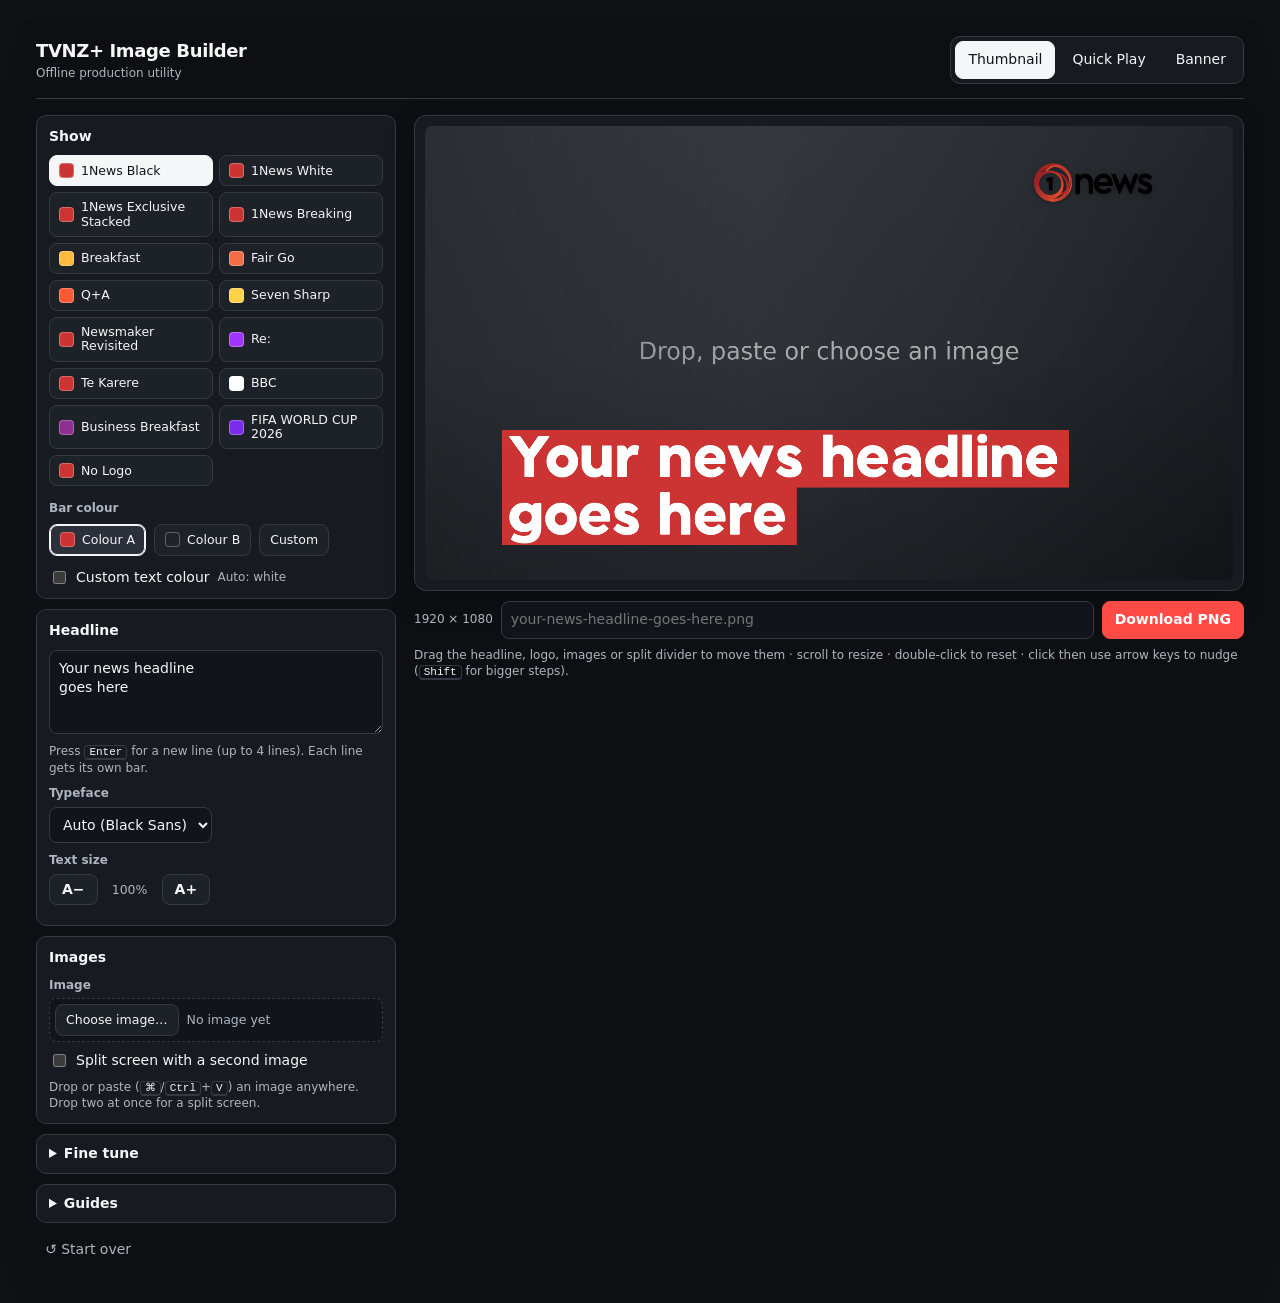
==== commit e2dad8eb: "new" ====
--- a/index.html
+++ b/index.html
@@ -4,210 +4,275 @@
 <meta charset="utf-8">
 <meta name="viewport" content="width=device-width,initial-scale=1">
 <title>TVNZ Thumbnail Generator</title>
-<style>:root{color-scheme:dark;--background:#111214;--foreground:#f5f5f5;--card:#1a1c20;--card-foreground:#f5f5f5;--muted:#292c31;--muted-foreground:#aeb4bd;--border:#3b3f46;--primary:#f5f5f5;--primary-foreground:#101114}body{margin:0;background:var(--background);padding:18px;max-width:1500px;margin-inline:auto}</style>
+<style>:root{color-scheme:dark;--background:#111214;--foreground:#f5f5f5}body{margin:0;background:var(--background);padding:18px;max-width:1500px;margin-inline:auto}@media(max-width:600px){body{padding:0}}</style>
 </head>
 <body>
 <div id="tvnz-thumb-tool">
   <style>
-    #tvnz-thumb-tool{--tt-bg:#0d0f12;--tt-panel:#171a20;--tt-panel-2:#1d2128;--tt-fg:#f4f6f8;--tt-muted-fg:#aeb5c0;--tt-border:#343a44;--tt-accent:#ff4b45;--tt-accent-hover:#ff625d;--tt-control:#11141a;--tt-focus:#72a7ff;color-scheme:dark;color:var(--tt-fg);background:var(--tt-bg);padding:18px;border-radius:14px;font:14px/1.4 system-ui,-apple-system,BlinkMacSystemFont,"Segoe UI",sans-serif;width:100%;box-sizing:border-box;box-shadow:0 18px 50px rgba(0,0,0,.22)}
+    #tvnz-thumb-tool{--tt-bg:#0d0f12;--tt-panel:#171a20;--tt-panel-2:#1d2128;--tt-fg:#f4f6f8;--tt-muted-fg:#aeb5c0;--tt-border:#343a44;--tt-accent:#ff4b45;--tt-accent-hover:#ff625d;--tt-control:#11141a;--tt-focus:#72a7ff;--tt-warn:#ffb86b;color-scheme:dark;color:var(--tt-fg);background:var(--tt-bg);padding:18px;border-radius:14px;font:14px/1.4 system-ui,-apple-system,BlinkMacSystemFont,"Segoe UI",sans-serif;width:100%;box-sizing:border-box;box-shadow:0 18px 50px rgba(0,0,0,.22)}
     #tvnz-thumb-tool *{box-sizing:border-box}
+    #tvnz-thumb-tool [hidden],#tvnz-thumb-tool .tt-hidden{display:none!important}
     #tvnz-thumb-tool .tt-appbar{display:flex;justify-content:space-between;align-items:center;gap:16px;margin-bottom:16px;padding-bottom:14px;border-bottom:1px solid var(--tt-border)}
     #tvnz-thumb-tool .tt-brand{display:grid;gap:2px}
     #tvnz-thumb-tool .tt-brand strong{font-size:18px;font-weight:650;letter-spacing:-.02em}
     #tvnz-thumb-tool .tt-brand span{color:var(--tt-muted-fg);font-size:12px}
-    #tvnz-thumb-tool .tt-tabs,#tvnz-thumb-tool .tt-actions,#tvnz-thumb-tool .tt-inline{display:flex;gap:8px;align-items:center;flex-wrap:wrap}
-    #tvnz-thumb-tool .tt-tabs{background:var(--tt-panel);padding:4px;border-radius:10px;border:1px solid var(--tt-border)}
+    #tvnz-thumb-tool .tt-tabs,#tvnz-thumb-tool .tt-inline{display:flex;gap:8px;align-items:center;flex-wrap:wrap}
+    #tvnz-thumb-tool .tt-tabs{background:var(--tt-panel);padding:4px;border-radius:10px;border:1px solid var(--tt-border);gap:4px}
+    #tvnz-thumb-tool .tt-tabs button{border-color:transparent;background:transparent}
+    #tvnz-thumb-tool .tt-tabs button:hover{background:var(--tt-panel-2)}
+    #tvnz-thumb-tool .tt-tabs button[aria-selected="true"]{background:var(--tt-fg);color:#111318;border-color:var(--tt-fg)}
     #tvnz-thumb-tool button,#tvnz-thumb-tool input,#tvnz-thumb-tool select,#tvnz-thumb-tool textarea{font:inherit;color:var(--tt-fg)}
-    #tvnz-thumb-tool button{border:1px solid var(--tt-border);background:var(--tt-panel-2);border-radius:8px;padding:8px 12px;cursor:pointer;transition:background .15s,border-color .15s,transform .15s}
+    #tvnz-thumb-tool button{border:1px solid var(--tt-border);background:var(--tt-panel-2);border-radius:8px;padding:8px 12px;cursor:pointer;transition:background .12s,border-color .12s}
     #tvnz-thumb-tool button:hover{background:#292e37;border-color:#4b5360}
     #tvnz-thumb-tool button:active{transform:translateY(1px)}
-    #tvnz-thumb-tool button[aria-selected="true"]{background:var(--tt-fg);color:#111318;border-color:var(--tt-fg)}
-    #tvnz-thumb-tool .tt-primary{background:var(--tt-accent);color:#fff;border-color:var(--tt-accent)}
+    #tvnz-thumb-tool button:disabled{opacity:.4;cursor:not-allowed;transform:none}
+    #tvnz-thumb-tool .tt-primary{background:var(--tt-accent);color:#fff;border-color:var(--tt-accent);font-weight:600}
     #tvnz-thumb-tool .tt-primary:hover{background:var(--tt-accent-hover);border-color:var(--tt-accent-hover)}
-    #tvnz-thumb-tool input[type="text"],#tvnz-thumb-tool input[type="number"],#tvnz-thumb-tool select,#tvnz-thumb-tool textarea,#tvnz-thumb-tool input[type="file"]{width:100%;border:1px solid var(--tt-border);border-radius:8px;background:var(--tt-control);padding:8px 9px}
-    #tvnz-thumb-tool input[type="file"]{padding:6px;color:var(--tt-muted-fg)}
-    #tvnz-thumb-tool input[type="file"]::file-selector-button{border:0;border-radius:6px;background:var(--tt-panel-2);color:var(--tt-fg);padding:7px 10px;margin-right:9px;cursor:pointer}
-    #tvnz-thumb-tool textarea{min-height:80px;resize:vertical}
-    #tvnz-thumb-tool input:focus-visible,#tvnz-thumb-tool select:focus-visible,#tvnz-thumb-tool textarea:focus-visible,#tvnz-thumb-tool button:focus-visible{outline:2px solid var(--tt-focus);outline-offset:2px}
+    #tvnz-thumb-tool .tt-quiet{background:transparent;border-color:transparent;color:var(--tt-muted-fg);padding:6px 8px}
+    #tvnz-thumb-tool .tt-quiet:hover{color:var(--tt-fg);background:var(--tt-panel-2)}
+    #tvnz-thumb-tool input[type="text"],#tvnz-thumb-tool input[type="number"],#tvnz-thumb-tool select,#tvnz-thumb-tool textarea{width:100%;border:1px solid var(--tt-border);border-radius:8px;background:var(--tt-control);padding:8px 9px}
+    #tvnz-thumb-tool textarea{min-height:84px;resize:vertical;line-height:1.35}
+    #tvnz-thumb-tool input:focus-visible,#tvnz-thumb-tool select:focus-visible,#tvnz-thumb-tool textarea:focus-visible,#tvnz-thumb-tool button:focus-visible,#tvnz-thumb-tool canvas:focus-visible{outline:2px solid var(--tt-focus);outline-offset:2px}
+    #tvnz-thumb-tool canvas:focus{outline:none}
     #tvnz-thumb-tool input[type="range"]{width:100%;accent-color:var(--tt-accent)}
-    #tvnz-thumb-tool input[type="checkbox"],#tvnz-thumb-tool input[type="radio"]{accent-color:var(--tt-accent)}
-    #tvnz-thumb-tool input[type="color"]{width:44px;height:34px;border:1px solid var(--tt-border);background:var(--tt-control);padding:3px;border-radius:7px}
+    #tvnz-thumb-tool input[type="checkbox"]{accent-color:var(--tt-accent)}
+    #tvnz-thumb-tool input[type="color"]{width:40px;height:32px;border:1px solid var(--tt-border);background:var(--tt-control);padding:3px;border-radius:7px;cursor:pointer}
+    #tvnz-thumb-tool input:disabled{opacity:.35}
     #tvnz-thumb-tool .tt-layout{display:grid;grid-template-columns:minmax(300px,360px) minmax(0,1fr);gap:18px;align-items:start}
-    #tvnz-thumb-tool .tt-controls{display:grid;gap:10px}
+    #tvnz-thumb-tool .tt-controls{display:grid;grid-template-columns:minmax(0,1fr);gap:10px;min-width:0}
     #tvnz-thumb-tool .tt-card,#tvnz-thumb-tool details{background:var(--tt-panel);border:1px solid var(--tt-border);border-radius:10px;padding:11px 12px}
     #tvnz-thumb-tool .tt-card>h3{margin:0 0 9px;font-size:14px;font-weight:650}
     #tvnz-thumb-tool summary{font-weight:650;cursor:pointer;margin:-2px 0 9px;list-style-position:inside}
     #tvnz-thumb-tool details:not([open]) summary{margin-bottom:-2px}
-    #tvnz-thumb-tool .tt-field{display:grid;gap:5px;margin:9px 0}
+    #tvnz-thumb-tool .tt-field{display:grid;grid-template-columns:minmax(0,1fr);gap:5px;margin:9px 0}
     #tvnz-thumb-tool .tt-field>label,#tvnz-thumb-tool .tt-label{color:var(--tt-muted-fg);font-size:12px;font-weight:550}
-    #tvnz-thumb-tool .tt-check{display:flex;gap:7px;align-items:center}
-    #tvnz-thumb-tool .tt-check input{width:auto}
-    #tvnz-thumb-tool .tt-hint{color:var(--tt-muted-fg);font-size:12px;margin:7px 0 0}
-    #tvnz-thumb-tool .tt-canvas-wrap{background:var(--tt-panel);border:1px solid var(--tt-border);border-radius:12px;padding:10px;overflow:hidden;box-shadow:0 12px 30px rgba(0,0,0,.2)}
-    #tvnz-thumb-tool [data-panel="thumbnail"]>.tt-canvas-wrap{position:sticky;top:12px}
+    #tvnz-thumb-tool .tt-field>label span,#tvnz-thumb-tool .tt-field>label output{color:var(--tt-fg)}
+    #tvnz-thumb-tool .tt-check{display:flex;gap:7px;align-items:center;cursor:pointer}
+    #tvnz-thumb-tool .tt-hint{color:var(--tt-muted-fg);font-size:12px;margin:8px 0 0}
+    #tvnz-thumb-tool .tt-warn{color:var(--tt-warn);background:rgba(255,184,107,.1);border:1px solid rgba(255,184,107,.35);border-radius:8px;font-size:12.5px;padding:7px 10px;margin:8px 0 0}
+    #tvnz-thumb-tool .tt-preview{display:grid;gap:0;min-width:0}
+    #tvnz-thumb-tool [data-panel="thumbnail"]>.tt-preview{position:sticky;top:12px}
+    #tvnz-thumb-tool .tt-canvas-wrap{background:var(--tt-panel);border:1px solid var(--tt-border);border-radius:12px;padding:10px;overflow:hidden;box-shadow:0 12px 30px rgba(0,0,0,.2);transition:border-color .12s}
+    #tvnz-thumb-tool.tt-dragging [data-panel]:not(.tt-hidden) .tt-canvas-wrap{border-color:var(--tt-focus);box-shadow:0 0 0 2px var(--tt-focus)}
     #tvnz-thumb-tool canvas{display:block;width:100%;height:auto;background:#202227;touch-action:none;cursor:grab;border-radius:7px}
-    #tvnz-thumb-tool canvas:active{cursor:grabbing}
-    #tvnz-thumb-tool .tt-meta{display:flex;justify-content:space-between;gap:10px;flex-wrap:wrap;color:var(--tt-muted-fg);font-size:12px;margin-top:9px;padding:0 2px;align-items:center}
-    #tvnz-thumb-tool .tt-hidden{display:none!important}
-    #tvnz-thumb-tool .tt-line-grid{display:grid;grid-template-columns:52px 1fr 1fr;gap:6px 7px;align-items:center;margin-top:10px}
+    #tvnz-thumb-tool canvas.tt-grabbing{cursor:grabbing}
+    #tvnz-thumb-tool .tt-meta{display:flex;justify-content:space-between;gap:8px;flex-wrap:wrap;color:var(--tt-muted-fg);font-size:12px;margin-top:8px;padding:0 2px;align-items:center}
+    #tvnz-thumb-tool .tt-zoom{display:flex;align-items:center;gap:6px;flex:1;min-width:120px;max-width:220px}
+    #tvnz-thumb-tool .tt-zoom output{min-width:38px;text-align:right}
+    #tvnz-thumb-tool .tt-export{display:flex;flex-wrap:wrap;gap:8px;align-items:center;margin-top:10px}
+    #tvnz-thumb-tool .tt-export input{flex:1;min-width:140px}
+    #tvnz-thumb-tool .tt-export button{white-space:nowrap}
+    #tvnz-thumb-tool .tt-dims{color:var(--tt-muted-fg);font-size:12px;white-space:nowrap}
+    #tvnz-thumb-tool .tt-line-grid{display:grid;grid-template-columns:62px 1fr 1fr;gap:6px 7px;align-items:center;margin-top:10px}
     #tvnz-thumb-tool .tt-line-grid input[type="number"]{padding:5px 6px}
     #tvnz-thumb-tool .tt-swatch{width:15px;height:15px;border-radius:4px;border:1px solid rgba(255,255,255,.28);display:inline-block;flex:none}
-    #tvnz-thumb-tool .tt-meta button{padding:5px 11px;font-size:12px}
-    #tvnz-thumb-tool .tt-hero-grid{display:grid;grid-template-columns:1fr 1fr;gap:10px}
-    #tvnz-thumb-tool .tt-hero-grid .tt-mobile{max-width:220px}
+    #tvnz-thumb-tool .tt-hero-grid{display:grid;grid-template-columns:minmax(0,1fr) minmax(150px,230px);gap:10px;align-items:start}
+    #tvnz-thumb-tool .tt-hero-wide{display:grid;gap:10px;min-width:0}
     #tvnz-thumb-tool .tt-preset-grid{display:grid;grid-template-columns:1fr 1fr;gap:6px}
     #tvnz-thumb-tool .tt-preset-grid button{display:flex;align-items:center;gap:7px;padding:7px 9px;font-size:12.5px;text-align:left;line-height:1.15}
     #tvnz-thumb-tool .tt-preset-grid button[aria-pressed="true"]{background:var(--tt-fg);color:#111318;border-color:var(--tt-fg)}
-    #tvnz-thumb-tool .tt-colour-row{display:flex;gap:8px;align-items:center;flex-wrap:wrap;margin-top:10px}
+    #tvnz-thumb-tool .tt-colour-row{display:flex;gap:8px;align-items:center;flex-wrap:wrap;margin-top:6px}
     #tvnz-thumb-tool .tt-colour-row button{display:flex;align-items:center;gap:7px;padding:6px 10px;font-size:12.5px}
-    #tvnz-thumb-tool .tt-colour-row button[aria-pressed="true"]{border-color:var(--tt-fg);background:#2b303a}
+    #tvnz-thumb-tool .tt-colour-row button[aria-pressed="true"]{border-color:var(--tt-fg);background:#2b303a;box-shadow:inset 0 0 0 1px var(--tt-fg)}
+    #tvnz-thumb-tool .tt-sub{margin-top:12px}
     #tvnz-thumb-tool .tt-stepper{display:flex;align-items:center;gap:6px}
     #tvnz-thumb-tool .tt-stepper button{padding:5px 12px;font-weight:700}
     #tvnz-thumb-tool .tt-stepper output{min-width:52px;text-align:center;color:var(--tt-muted-fg);font-size:12.5px}
-    #tvnz-thumb-tool .tt-row-2{display:grid;grid-template-columns:1fr 1fr;gap:8px}
-    @media(max-width:900px){#tvnz-thumb-tool{padding:12px;box-shadow:none}#tvnz-thumb-tool .tt-appbar{align-items:flex-start;flex-direction:column}#tvnz-thumb-tool .tt-layout{grid-template-columns:1fr}#tvnz-thumb-tool [data-panel="thumbnail"]>.tt-canvas-wrap{position:static;order:-1}#tvnz-thumb-tool .tt-hero-grid{grid-template-columns:1fr}}
-    @media(max-width:480px){#tvnz-thumb-tool .tt-tabs{width:100%}#tvnz-thumb-tool .tt-tabs button{flex:1;padding-inline:7px}#tvnz-thumb-tool .tt-line-grid{grid-template-columns:44px 1fr 1fr}#tvnz-thumb-tool .tt-preset-grid{grid-template-columns:1fr}}
+    #tvnz-thumb-tool .tt-row-2{display:grid;grid-template-columns:1fr 1fr;gap:8px;margin-top:8px}
+    #tvnz-thumb-tool .tt-row-2 .tt-field{margin:0}
+    #tvnz-thumb-tool .tt-file{min-width:0;display:flex;align-items:center;gap:8px;padding:5px;border:1px dashed var(--tt-border);border-radius:8px;background:var(--tt-control)}
+    #tvnz-thumb-tool .tt-file-pick{padding:6px 10px;font-size:12.5px;white-space:nowrap}
+    #tvnz-thumb-tool .tt-file-name{flex:1;min-width:0;overflow:hidden;text-overflow:ellipsis;white-space:nowrap;color:var(--tt-muted-fg);font-size:12.5px}
+    #tvnz-thumb-tool .tt-file.tt-has-image .tt-file-name{color:var(--tt-fg)}
+    #tvnz-thumb-tool .tt-file-clear{padding:4px 9px;font-size:12px}
+    #tvnz-thumb-tool .tt-toast{position:fixed;left:50%;bottom:22px;transform:translate(-50%,12px);background:#232830;color:var(--tt-fg);border:1px solid var(--tt-border);border-radius:10px;padding:9px 14px;font-size:13px;max-width:min(560px,calc(100vw - 32px));box-shadow:0 10px 30px rgba(0,0,0,.4);opacity:0;pointer-events:none;transition:opacity .18s,transform .18s;z-index:10}
+    #tvnz-thumb-tool .tt-toast.tt-show{opacity:1;transform:translate(-50%,0)}
+    #tvnz-thumb-tool .tt-toast[data-tone="error"]{border-color:var(--tt-accent);background:#3a1d1f}
+    #tvnz-thumb-tool kbd{font:11px ui-monospace,SFMono-Regular,Menlo,monospace;border:1px solid var(--tt-border);border-bottom-width:2px;border-radius:4px;padding:0 4px;color:var(--tt-fg)}
+    @media(max-width:900px){#tvnz-thumb-tool{padding:12px;box-shadow:none}#tvnz-thumb-tool .tt-appbar{align-items:flex-start;flex-direction:column}#tvnz-thumb-tool .tt-layout{grid-template-columns:1fr}#tvnz-thumb-tool [data-panel="thumbnail"]>.tt-preview{position:static}#tvnz-thumb-tool .tt-preview{order:-1}}
+    @media(max-width:600px){#tvnz-thumb-tool{border-radius:0}#tvnz-thumb-tool .tt-hero-grid{grid-template-columns:1fr}#tvnz-thumb-tool .tt-hero-grid .tt-mobile{max-width:230px}}
+    @media(max-width:480px){#tvnz-thumb-tool .tt-tabs{width:100%}#tvnz-thumb-tool .tt-tabs button{flex:1;padding-inline:7px}#tvnz-thumb-tool .tt-preset-grid{grid-template-columns:1fr}}
   </style>
 
   <header class="tt-appbar">
     <div class="tt-brand"><strong>TVNZ+ Image Builder</strong><span>Offline production utility</span></div>
-    <nav class="tt-tabs" aria-label="Generator mode">
-      <button data-tab="thumbnail" aria-selected="true">Thumbnail</button>
-      <button data-tab="quickplay" aria-selected="false">Quick Play</button>
-      <button data-tab="banner" aria-selected="false">Banner</button>
+    <nav class="tt-tabs" role="tablist" aria-label="Generator mode">
+      <button role="tab" data-tab="thumbnail" aria-selected="true">Thumbnail</button>
+      <button role="tab" data-tab="quickplay" aria-selected="false">Quick Play</button>
+      <button role="tab" data-tab="banner" aria-selected="false">Banner</button>
     </nav>
   </header>
 
-  <section data-panel="thumbnail" class="tt-layout">
+  <section data-panel="thumbnail" class="tt-layout" role="tabpanel">
     <div class="tt-controls">
       <section class="tt-card">
-        <h3>Show &amp; colour</h3>
+        <h3>Show</h3>
         <div class="tt-preset-grid" id="tt-preset-grid" role="group" aria-label="Show logo"></div>
-        <div class="tt-colour-row" role="group" aria-label="Bar colour">
-          <button id="tt-colour-a" aria-pressed="true"><span class="tt-swatch" data-swatch="a"></span>Colour A</button>
-          <button id="tt-colour-b" aria-pressed="false"><span class="tt-swatch" data-swatch="b"></span>Colour B</button>
-          <button id="tt-colour-custom" aria-pressed="false">Custom</button>
-          <input id="tt-manual-colour" type="color" value="#cc3333" aria-label="Custom bar colour" class="tt-hidden">
-          <button id="tt-text-colour-on" aria-pressed="false" title="Override the automatic white/black headline colour">Text</button>
+        <div class="tt-sub"><span class="tt-label">Bar colour</span>
+          <div class="tt-colour-row" role="group" aria-label="Bar colour">
+            <button id="tt-colour-a" aria-pressed="true"><span class="tt-swatch" data-swatch="a"></span>Colour A</button>
+            <button id="tt-colour-b" aria-pressed="false"><span class="tt-swatch" data-swatch="b"></span>Colour B</button>
+            <button id="tt-colour-custom" aria-pressed="false">Custom</button>
+            <input id="tt-manual-colour" type="color" value="#cc3333" aria-label="Custom bar colour" class="tt-hidden">
+          </div>
+        </div>
+        <div class="tt-colour-row tt-sub">
+          <label class="tt-check"><input id="tt-text-colour-on" type="checkbox"> Custom text colour</label>
           <input id="tt-text-colour" type="color" value="#ffffff" aria-label="Headline text colour" class="tt-hidden">
+          <span class="tt-hint" id="tt-text-auto" style="margin:0"></span>
         </div>
       </section>
 
       <section class="tt-card">
         <h3>Headline</h3>
-        <textarea id="tt-headline" maxlength="220" aria-label="Headline">YOUR NEWS HEADLINE
-GOES HERE</textarea>
-        <div class="tt-row-2" style="margin-top:8px">
-          <div class="tt-field" style="margin:0"><label for="tt-font-style">Typeface</label><select id="tt-font-style"><option value="auto">Auto for logo</option><option value="sans">Black Sans</option><option value="serif">BBC Reith Serif</option></select></div>
-          <div class="tt-field" style="margin:0"><label for="tt-serif-weight">Reith weight (BBC)</label><select id="tt-serif-weight"><option value="400">Regular</option><option value="500">Medium</option><option value="700" selected>Bold</option><option value="800">Extra Bold</option></select></div>
+        <textarea id="tt-headline" maxlength="220" rows="3" aria-label="Headline" aria-describedby="tt-headline-hint">Your news headline
+goes here</textarea>
+        <p class="tt-hint" id="tt-headline-hint" style="margin-top:4px">Press <kbd>Enter</kbd> for a new line (up to 4 lines). Each line gets its own bar.</p>
+        <div class="tt-row-2">
+          <div class="tt-field"><label for="tt-font-style">Typeface</label><select id="tt-font-style"><option value="auto">Auto</option><option value="sans">Black Sans</option><option value="serif">BBC Reith Serif</option><option value="travels">TT Travels Next</option></select></div>
+          <div class="tt-field" id="tt-serif-weight-field"><label for="tt-serif-weight">Weight</label><select id="tt-serif-weight"><option value="400">Regular</option><option value="500">Medium</option><option value="700" selected>Bold</option><option value="800">Extra Bold</option></select></div>
         </div>
         <div class="tt-field"><span class="tt-label">Text size</span>
-          <div class="tt-stepper"><button id="tt-text-smaller" aria-label="Smaller text">A−</button><output data-value="textSize">100</output><button id="tt-text-bigger" aria-label="Bigger text">A+</button></div>
-        </div>
-        <p class="tt-hint">Drag the headline or logo on the preview to move it · scroll over it to resize.</p>
+          <div class="tt-stepper"><button id="tt-text-smaller" aria-label="Smaller text">A−</button><output data-value="textSize" data-suffix="%">100%</output><button id="tt-text-bigger" aria-label="Bigger text">A+</button></div>
+        </div>
       </section>
 
       <section class="tt-card">
         <h3>Images</h3>
-        <div class="tt-field"><label for="tt-image1">Image 1 — or drop it on the preview</label><input id="tt-image1" type="file" accept="image/*"></div>
-        <div class="tt-inline"><label class="tt-check"><input id="tt-image2-on" type="checkbox"> Split image</label></div>
+        <div class="tt-field" style="margin-top:0"><span class="tt-label" id="tt-img1-label">Image</span>
+          <div class="tt-file" data-file="img1"><button type="button" class="tt-file-pick">Choose image…</button><span class="tt-file-name"></span><button type="button" class="tt-file-clear" title="Remove image" aria-label="Remove image">✕</button><input type="file" accept="image/*,.heic,.heif" hidden></div>
+        </div>
+        <label class="tt-check"><input id="tt-image2-on" type="checkbox"> Split screen with a second image</label>
         <div id="tt-image2-controls" class="tt-hidden">
-          <div class="tt-field"><label for="tt-image2">Image 2 (right side)</label><input id="tt-image2" type="file" accept="image/*"></div>
-          <div class="tt-field"><label for="tt-split">Split position <span data-value="split">0</span></label><input id="tt-split" data-bind="split" type="range" min="-100" max="100" value="0"></div>
-          <div class="tt-field"><label for="tt-split-angle">Split angle <span data-value="splitAngle">0</span>°</label><input id="tt-split-angle" data-bind="splitAngle" type="range" min="-30" max="30" value="0"></div>
-        </div>
-        <p class="tt-hint">Drag on the preview to position each image · scroll to zoom.</p>
+          <div class="tt-field"><span class="tt-label">Image 2 (right)</span>
+            <div class="tt-file" data-file="img2"><button type="button" class="tt-file-pick">Choose image…</button><span class="tt-file-name"></span><button type="button" class="tt-file-clear" title="Remove image" aria-label="Remove image">✕</button><input type="file" accept="image/*,.heic,.heif" hidden></div>
+          </div>
+          <div class="tt-field"><label for="tt-split">Divider position <span data-value="split">0</span></label><input id="tt-split" data-bind="split" type="range" min="-100" max="100" value="0"></div>
+          <div class="tt-field"><label for="tt-split-angle">Divider angle <span data-value="splitAngle">0</span>°</label><input id="tt-split-angle" data-bind="splitAngle" type="range" min="-30" max="30" value="0"></div>
+          <button id="tt-swap" type="button">⇄ Swap images</button>
+        </div>
+        <p class="tt-hint">Drop or paste (<kbd>⌘</kbd>/<kbd>Ctrl</kbd>+<kbd>V</kbd>) an image anywhere. Drop two at once for a split screen.</p>
       </section>
 
       <details>
         <summary>Fine tune</summary>
         <div class="tt-field"><label for="tt-img1-x">Image 1 X <span data-value="img1.x">0</span></label><input id="tt-img1-x" data-bind="img1.x" type="range" min="-100" max="100" value="0"></div>
         <div class="tt-field"><label for="tt-img1-y">Image 1 Y <span data-value="img1.y">0</span></label><input id="tt-img1-y" data-bind="img1.y" type="range" min="-100" max="100" value="0"></div>
-        <div class="tt-field"><label for="tt-img1-scale">Image 1 scale <span data-value="img1.scale">100</span>%</label><input id="tt-img1-scale" data-bind="img1.scale" type="range" min="0" max="200" value="100"></div>
+        <div class="tt-field"><label for="tt-img1-scale">Image 1 zoom <span data-value="img1.scale">100</span>%</label><input id="tt-img1-scale" data-bind="img1.scale" type="range" min="25" max="300" value="100"></div>
         <div id="tt-img2-fine" class="tt-hidden">
           <div class="tt-field"><label for="tt-img2-x">Image 2 X <span data-value="img2.x">0</span></label><input id="tt-img2-x" data-bind="img2.x" type="range" min="-100" max="100" value="0"></div>
           <div class="tt-field"><label for="tt-img2-y">Image 2 Y <span data-value="img2.y">0</span></label><input id="tt-img2-y" data-bind="img2.y" type="range" min="-100" max="100" value="0"></div>
-          <div class="tt-field"><label for="tt-img2-scale">Image 2 scale <span data-value="img2.scale">100</span>%</label><input id="tt-img2-scale" data-bind="img2.scale" type="range" min="0" max="200" value="100"></div>
+          <div class="tt-field"><label for="tt-img2-scale">Image 2 zoom <span data-value="img2.scale">100</span>%</label><input id="tt-img2-scale" data-bind="img2.scale" type="range" min="25" max="300" value="100"></div>
         </div>
         <div class="tt-field"><label for="tt-text-x">Headline X <span data-value="textX">0</span></label><input id="tt-text-x" data-bind="textX" type="range" min="-160" max="500" value="0"></div>
         <div class="tt-field"><label for="tt-text-y">Headline Y <span data-value="textY">0</span></label><input id="tt-text-y" data-bind="textY" type="range" min="-260" max="180" value="0"></div>
         <div class="tt-field"><label for="tt-line-gap">Line spacing <span data-value="lineGap">100</span>%</label><input id="tt-line-gap" data-bind="lineGap" type="range" min="60" max="160" value="100"></div>
-        <div class="tt-field"><label for="tt-tracking">Tracking <span data-value="tracking">-1</span>% of size</label><input id="tt-tracking" data-bind="tracking" type="range" min="-5" max="5" step="0.1" value="-1"></div>
+        <div class="tt-field"><label for="tt-tracking">Letter spacing <span data-value="tracking">-1</span>% of size</label><input id="tt-tracking" data-bind="tracking" type="range" min="-5" max="5" step="0.1" value="-1"></div>
         <div class="tt-field"><label for="tt-logo-scale">Logo size <span data-value="logoScale">100</span>%</label><input id="tt-logo-scale" data-bind="logoScale" type="range" min="40" max="200" value="100"></div>
         <div class="tt-field"><label for="tt-logo-x">Logo X <span data-value="logoX">0</span></label><input id="tt-logo-x" data-bind="logoX" type="range" min="-500" max="300" value="0"></div>
         <div class="tt-field"><label for="tt-logo-y">Logo Y <span data-value="logoY">0</span></label><input id="tt-logo-y" data-bind="logoY" type="range" min="-160" max="500" value="0"></div>
-        <div class="tt-line-grid" aria-label="Text bar controls">
-          <span class="tt-label">Line</span><span class="tt-label">Left crop</span><span class="tt-label">Right crop</span>
-          <label class="tt-check"><input data-line-on="0" type="checkbox" checked>A</label><input data-line-left="0" type="number" min="0" max="100" value="0"><input data-line-right="0" type="number" min="0" max="100" value="0">
-          <label class="tt-check"><input data-line-on="1" type="checkbox" checked>B</label><input data-line-left="1" type="number" min="0" max="100" value="0"><input data-line-right="1" type="number" min="0" max="100" value="0">
-          <label class="tt-check"><input data-line-on="2" type="checkbox" checked>C</label><input data-line-left="2" type="number" min="0" max="100" value="0"><input data-line-right="2" type="number" min="0" max="100" value="0">
-          <label class="tt-check"><input data-line-on="3" type="checkbox" checked>D</label><input data-line-left="3" type="number" min="0" max="100" value="0"><input data-line-right="3" type="number" min="0" max="100" value="0">
-        </div>
-        <p class="tt-hint">Double-click any slider to reset it.</p>
+        <div class="tt-line-grid" role="group" aria-label="Headline bars">
+          <span class="tt-label">Bar</span><span class="tt-label">Trim left %</span><span class="tt-label">Trim right %</span>
+          <label class="tt-check"><input data-line-on="0" type="checkbox" checked>Line 1</label><input data-line-left="0" type="number" min="0" max="100" value="0" aria-label="Line 1 trim left"><input data-line-right="0" type="number" min="0" max="100" value="0" aria-label="Line 1 trim right">
+          <label class="tt-check"><input data-line-on="1" type="checkbox" checked>Line 2</label><input data-line-left="1" type="number" min="0" max="100" value="0" aria-label="Line 2 trim left"><input data-line-right="1" type="number" min="0" max="100" value="0" aria-label="Line 2 trim right">
+          <label class="tt-check"><input data-line-on="2" type="checkbox" checked>Line 3</label><input data-line-left="2" type="number" min="0" max="100" value="0" aria-label="Line 3 trim left"><input data-line-right="2" type="number" min="0" max="100" value="0" aria-label="Line 3 trim right">
+          <label class="tt-check"><input data-line-on="3" type="checkbox" checked>Line 4</label><input data-line-left="3" type="number" min="0" max="100" value="0" aria-label="Line 4 trim left"><input data-line-right="3" type="number" min="0" max="100" value="0" aria-label="Line 4 trim right">
+        </div>
+        <p class="tt-hint">Untick a line to hide its bar. Double-click any slider to reset it.</p>
       </details>
 
       <details>
-        <summary>Guides and output</summary>
-        <div class="tt-inline"><label class="tt-check"><input id="tt-colour-guide" type="checkbox">Colour guide</label><label class="tt-check"><input id="tt-placement-guide" type="checkbox">Placement guide</label></div>
-        <div class="tt-field"><label for="tt-filename">Filename</label><input id="tt-filename" type="text" value="tvnz-news-thumbnail.png"></div>
-        <div class="tt-actions"><button id="tt-download" class="tt-primary">Download PNG</button><button id="tt-reset-all">Reset</button></div>
+        <summary>Guides</summary>
+        <div class="tt-inline"><label class="tt-check"><input id="tt-placement-guide" type="checkbox">Placement guide</label><label class="tt-check"><input id="tt-colour-guide" type="checkbox">Colour swatch</label></div>
+        <p class="tt-hint">Guides only show in the preview — they're never in the downloaded PNG.</p>
       </details>
+
+      <div><button id="tt-reset-all" class="tt-quiet" type="button">↺ Start over</button></div>
     </div>
-    <div class="tt-canvas-wrap">
-      <canvas id="tt-canvas" width="1920" height="1080" aria-label="TVNZ news thumbnail preview"></canvas>
-      <div class="tt-meta"><span>1920 × 1080 · 16:9</span><span id="tt-status">Drop an image on the preview · drag anything to move it · scroll to resize.</span><button id="tt-download-quick" class="tt-primary" title="Download PNG">Download PNG</button></div>
+
+    <div class="tt-preview">
+      <div class="tt-canvas-wrap">
+        <canvas id="tt-canvas" width="1920" height="1080" tabindex="0" aria-label="Thumbnail preview. Drag to move items, scroll to resize, arrow keys to nudge."></canvas>
+      </div>
+      <p class="tt-warn" id="tt-headline-warn" role="status" hidden></p>
+      <div class="tt-export"><span class="tt-dims">1920 × 1080</span><input id="tt-filename" type="text" aria-label="File name" spellcheck="false"><button id="tt-download" class="tt-primary" title="Download PNG (⌘/Ctrl+S)">Download PNG</button></div>
+      <p class="tt-hint">Drag the headline, logo, images or split divider to move them · scroll to resize · double-click to reset · click then use arrow keys to nudge (<kbd>Shift</kbd> for bigger steps).</p>
     </div>
   </section>
 
-  <section data-panel="quickplay" class="tt-layout tt-hidden">
+  <section data-panel="quickplay" class="tt-layout tt-hidden" role="tabpanel">
     <div class="tt-controls">
-      <details open><summary>Quick Play image</summary>
-        <div class="tt-field"><label for="tt-hero-file">General image</label><input id="tt-hero-file" type="file" accept="image/*"></div>
-        <div class="tt-field"><label for="tt-hero-scale">Scale <span data-hero-value="scale">100</span>%</label><input id="tt-hero-scale" data-hero="scale" type="range" min="0" max="500" value="100"></div>
-        <p class="tt-hint">Drag on any preview to position · scroll to zoom. All three sizes share one image.</p>
-      </details>
-      <details open><summary>Output</summary>
-        <div class="tt-field"><label for="tt-hero-prefix">Filename prefix</label><input id="tt-hero-prefix" type="text" value="tvnz-hero"></div>
-        <div class="tt-actions"><button id="tt-download-heroes" class="tt-primary">Download 3 PNGs</button><button id="tt-reset-hero">Reset</button></div>
-      </details>
+      <section class="tt-card">
+        <h3>Quick Play image</h3>
+        <div class="tt-file" data-file="hero"><button type="button" class="tt-file-pick">Choose image…</button><span class="tt-file-name"></span><button type="button" class="tt-file-clear" title="Remove image" aria-label="Remove image">✕</button><input type="file" accept="image/*,.heic,.heif" hidden></div>
+        <p class="tt-hint">One image is used for all three sizes. Frame each size separately: drag to move, scroll or use its zoom slider to resize, double-click to reset.</p>
+        <label class="tt-check" style="margin-top:10px"><input id="tt-hero-guides" type="checkbox" checked> Show safe-area guide</label>
+        <div style="margin-top:10px"><button id="tt-reset-hero" type="button">Reset framing</button></div>
+      </section>
     </div>
-    <div class="tt-hero-grid">
-      <div class="tt-canvas-wrap"><canvas id="tt-hero-ctv" width="2198" height="1239"></canvas><div class="tt-meta"><span>CTV · 2198 × 1239</span></div></div>
-      <div class="tt-canvas-wrap"><canvas id="tt-hero-desktop" width="4200" height="1400"></canvas><div class="tt-meta"><span>Desktop · 4200 × 1400</span></div></div>
-      <div class="tt-canvas-wrap tt-mobile"><canvas id="tt-hero-mobile" width="472" height="1002"></canvas><div class="tt-meta"><span>Mobile · 472 × 1002</span></div></div>
+    <div class="tt-preview">
+      <div class="tt-hero-grid">
+        <div class="tt-hero-wide">
+          <div class="tt-canvas-wrap"><canvas id="tt-hero-ctv" width="2198" height="1239" aria-label="CTV preview"></canvas><div class="tt-meta"><span>CTV · 2198 × 1239</span><label class="tt-zoom">Zoom <input type="range" data-hero-scale="ctv" min="25" max="500" value="100" aria-label="CTV zoom"><output data-hero-value="ctv">100%</output></label></div></div>
+          <div class="tt-canvas-wrap"><canvas id="tt-hero-desktop" width="4200" height="1400" aria-label="Desktop preview"></canvas><div class="tt-meta"><span>Desktop · 4200 × 1400</span><label class="tt-zoom">Zoom <input type="range" data-hero-scale="desktop" min="25" max="500" value="100" aria-label="Desktop zoom"><output data-hero-value="desktop">100%</output></label></div></div>
+        </div>
+        <div class="tt-canvas-wrap tt-mobile"><canvas id="tt-hero-mobile" width="472" height="1002" aria-label="Mobile preview"></canvas><div class="tt-meta"><span>Mobile · 472 × 1002</span><label class="tt-zoom">Zoom <input type="range" data-hero-scale="mobile" min="25" max="500" value="100" aria-label="Mobile zoom"><output data-hero-value="mobile">100%</output></label></div></div>
+      </div>
+      <div class="tt-export"><span class="tt-dims">File prefix</span><input id="tt-hero-prefix" type="text" value="tvnz-hero" aria-label="File name prefix" spellcheck="false"><button id="tt-download-heroes" class="tt-primary" title="Download all 3 PNGs (⌘/Ctrl+S)">Download 3 PNGs</button></div>
+      <p class="tt-hint">Saves <span id="tt-hero-names"></span>. If your browser asks, allow multiple downloads.</p>
     </div>
   </section>
 
-  <section data-panel="banner" class="tt-layout tt-hidden">
+  <section data-panel="banner" class="tt-layout tt-hidden" role="tabpanel">
     <div class="tt-controls">
-      <details open><summary>Banner image</summary>
-        <div class="tt-field"><label for="tt-banner-file">Image</label><input id="tt-banner-file" type="file" accept="image/*"></div>
-        <div class="tt-field"><label for="tt-banner-scale">Scale <span data-banner-value="scale">100</span>%</label><input id="tt-banner-scale" data-banner="scale" type="range" min="0" max="200" value="100"></div>
-        <p class="tt-hint">Drag on the preview to position · scroll to zoom.</p>
-      </details>
-      <details open><summary>Output</summary>
-        <div class="tt-field"><label for="tt-banner-name">Filename</label><input id="tt-banner-name" type="text" value="tvnz-news-banner.png"></div>
-        <div class="tt-actions"><button id="tt-download-banner" class="tt-primary">Download PNG</button><button id="tt-reset-banner">Reset</button></div>
-      </details>
+      <section class="tt-card">
+        <h3>Banner image</h3>
+        <div class="tt-file" data-file="banner"><button type="button" class="tt-file-pick">Choose image…</button><span class="tt-file-name"></span><button type="button" class="tt-file-clear" title="Remove image" aria-label="Remove image">✕</button><input type="file" accept="image/*,.heic,.heif" hidden></div>
+        <div class="tt-field"><label for="tt-banner-scale">Zoom <span data-banner-value="scale">100</span>%</label><input id="tt-banner-scale" data-banner="scale" type="range" min="25" max="300" value="100"></div>
+        <p class="tt-hint">Drag on the preview to position · scroll to zoom · double-click to reset.</p>
+        <div style="margin-top:10px"><button id="tt-reset-banner" type="button">Reset framing</button></div>
+      </section>
     </div>
-    <div class="tt-canvas-wrap"><canvas id="tt-banner-canvas" width="1967" height="501"></canvas><div class="tt-meta"><span>1967 × 501 · template source dimensions</span></div></div>
+    <div class="tt-preview">
+      <div class="tt-canvas-wrap"><canvas id="tt-banner-canvas" width="1967" height="501" aria-label="Banner preview"></canvas></div>
+      <div class="tt-export"><span class="tt-dims">1967 × 501</span><input id="tt-banner-name" type="text" value="tvnz-news-banner.png" aria-label="File name" spellcheck="false"><button id="tt-download-banner" class="tt-primary" title="Download PNG (⌘/Ctrl+S)">Download PNG</button></div>
+    </div>
   </section>
+
+  <div class="tt-toast" id="tt-toast" role="status" aria-live="polite"></div>
 
   <script type="application/json" id="tt-logo-data">{"te-karere":"assets/logos/te-karere.png","re":"assets/logos/re.png","newsmakers-revisited":"assets/logos/newsmakers-revisited.png","seven-sharp":"assets/logos/seven-sharp.png","qa":"assets/logos/qa.png","fair-go":"assets/logos/fair-go.png","breakfast":"assets/logos/breakfast.png","one-news-breaking":"assets/logos/one-news-breaking.png","one-news-exclusive":"assets/logos/one-news-exclusive.png","one-news-white":"assets/logos/one-news-white.png","one-news-black":"assets/logos/one-news-black.png","bbc":"assets/logos/bbc.png","business-breakfast":"assets/logos/business-breakfast.png","fifa-world-cup-2026":"assets/logos/fifa-world-cup-2026.png"}</script>
   <script>
   (()=>{
     const root=document.getElementById('tvnz-thumb-tool');
-    const FONT_PRIMARY='';
-    const FONT_FALLBACK='assets/fonts/black-sans-bold.ttf';
+    const $=s=>root.querySelector(s),$$=s=>[...root.querySelectorAll(s)];
+    const clamp=(v,lo,hi)=>Math.max(lo,Math.min(hi,v));
+    const W=1920,H=1080;
+    const canvas=$('#tt-canvas'),ctx=canvas.getContext('2d');
+
+    // --- toast messages ---
+    const toastEl=$('#tt-toast');let toastTimer;
+    function toast(message,tone='info'){toastEl.textContent=message;toastEl.dataset.tone=tone;toastEl.classList.add('tt-show');clearTimeout(toastTimer);toastTimer=setTimeout(()=>toastEl.classList.remove('tt-show'),tone==='error'?7000:2600)}
+
+    // --- fonts ---
+    // Base font sizes chosen so cap height matches the Photoshop references (~97px); recalibrated once each face loads.
+    const FONTS={
+      sans:{name:'Black Sans',family:'TVNZBlackSans',fallback:'"Arial Black", Arial, sans-serif',base:143,faces:[new FontFace('TVNZBlackSans','local("Black Sans Bold"), local("Black Sans"), url("assets/fonts/black-sans-bold.ttf") format("truetype")',{weight:'700'})]},
+      serif:{name:'BBC Reith Serif',family:'TVNZReithSerif',fallback:'Georgia, serif',base:136,faces:[['400','regular'],['500','medium'],['700','bold'],['800','extra-bold']].map(([weight,file])=>new FontFace('TVNZReithSerif',`url("assets/fonts/bbc-reith-serif-${file}.ttf") format("truetype")`,{weight}))},
+      travels:{name:'TT Travels Next',family:'TVNZTravels',fallback:'"Arial Black", Arial, sans-serif',base:137,faces:[new FontFace('TVNZTravels','url("assets/fonts/tt-travels-next-bold.ttf") format("truetype")',{weight:'700'})]}
+    };
+    Object.values(FONTS).forEach(f=>Promise.allSettled(f.faces.map(face=>face.load())).then(results=>{
+      const loaded=results.filter(r=>r.status==='fulfilled');loaded.forEach(r=>document.fonts.add(r.value));
+      if(loaded.length){ctx.font=`700 100px ${f.family}`;const cap=ctx.measureText('H').actualBoundingBoxAscent||0;if(cap>10)f.base=Math.round(100*97/cap)}
+      else toast(`Couldn't load the ${f.name} font — a fallback font is being used.`,'error');
+      renderThumbnail();
+    }));
+
+    // --- show presets and logos ---
     let LOGO_DATA={};
-    try{LOGO_DATA=JSON.parse(root.querySelector('#tt-logo-data').textContent)}catch(error){console.warn('Logo assets are not embedded in this source template. Open the built generator in the parent folder.');root.querySelector('#tt-status').textContent='Source template only — open TVNZ Thumbnail Generator.html in the parent folder.'}
-    const fontSources=['local("Black Sans Bold")','local("Black Sans")'];
-    if(FONT_PRIMARY&&!FONT_PRIMARY.includes('__'))fontSources.push(`url("${FONT_PRIMARY}") format("woff2")`);
-    if(FONT_FALLBACK&&!FONT_FALLBACK.includes('__'))fontSources.push(`url("${FONT_FALLBACK}") format("truetype")`);
-    const headlineFont=new FontFace('TVNZBlackSans',fontSources.join(', '),{weight:'700'});
-    const serifFaces=[['400','regular'],['500','medium'],['700','bold'],['800','extra-bold']].map(([weight,file])=>new FontFace('TVNZReithSerif',`url("assets/fonts/bbc-reith-serif-${file}.ttf")`,{weight}));
-    Promise.allSettled([headlineFont,...serifFaces].map(face=>face.load())).then(results=>{results.forEach(result=>{if(result.status==='fulfilled')document.fonts.add(result.value)});calibrateFonts();renderThumbnail()});
-
+    try{LOGO_DATA=JSON.parse($('#tt-logo-data').textContent)}catch(error){console.warn('Logo list is not valid JSON',error)}
+    const logos={};
+    Object.entries(LOGO_DATA).forEach(([key,src])=>{const img=new Image();img.onload=()=>renderThumbnail();img.onerror=()=>toast(`Couldn't load the ${key} logo.`,'error');img.src=src;logos[key]=img});
     const presets=[
       ['1News Black','one-news-black','#CC3333','#202227',1447,89,281,91],
       ['1News White','one-news-white','#CC3333','#202227',1446,89,281,91],
@@ -225,162 +290,366 @@
       ['FIFA WORLD CUP 2026','fifa-world-cup-2026','#7A2BEB','#004D3F',1618,110,110,215],
       ['No Logo',null,'#CC3333','#202227',0,0,0,0]
     ].map((p,i)=>({name:p[0],asset:p[1],a:p[2],b:p[3],x:p[4],y:p[5],w:p[6],h:p[7],optionB:p[2]!==p[3],index:i}));
-    const images={};
-    Object.entries(LOGO_DATA).forEach(([k,v])=>{const img=new Image();img.src=v;img.onload=renderThumbnail;images[k]=img});
-    const state={img1:{image:null,x:0,y:0,scale:100},img2:{image:null,x:0,y:0,scale:100},image2On:false,split:0,splitAngle:0,textSize:100,textX:0,textY:0,lineGap:100,tracking:-1,fontStyle:'auto',serifWeight:'700',headline:'YOUR NEWS HEADLINE\nGOES HERE',logo:0,logoScale:100,logoX:0,logoY:0,colourOption:0,manual:false,manualColour:'#cc3333',colourGuide:false,placementGuide:false,textManual:false,textColour:'#ffffff',lines:[0,1,2,3].map(()=>({on:true,left:0,right:0}))};
-    const canvas=root.querySelector('#tt-canvas'),ctx=canvas.getContext('2d');
-    const clamp=(v,lo,hi)=>Math.max(lo,Math.min(hi,v));
-    // Base font sizes chosen so cap height matches the Photoshop references (~97px for both faces).
-    let SANS_BASE=143,SERIF_BASE=136;
-    function calibrateFonts(){const m=(spec)=>{ctx.font=spec;const met=ctx.measureText('H');return met.actualBoundingBoxAscent||0};
-      const capSans=m('700 100px TVNZBlackSans');if(capSans>10)SANS_BASE=Math.round(100*97/capSans);
-      const capSerif=m('700 100px TVNZReithSerif');if(capSerif>10)SERIF_BASE=Math.round(100*97/capSerif)}
-
-    function get(obj,path){return path.split('.').reduce((v,k)=>v[k],obj)}
+
+    // --- state ---
+    const DEFAULT_HEADLINE='Your news headline\ngoes here';
+    const freshImage=()=>({image:null,url:null,name:'',x:0,y:0,scale:100});
+    const defaultState=()=>({img1:freshImage(),img2:freshImage(),image2On:false,split:0,splitAngle:0,textSize:100,textX:0,textY:0,lineGap:100,tracking:-1,fontStyle:'auto',serifWeight:'700',headline:DEFAULT_HEADLINE,logo:0,logoScale:100,logoX:0,logoY:0,colourOption:0,manual:false,manualColour:'#cc3333',colourGuide:false,placementGuide:false,textManual:false,textColour:'#ffffff',lines:[0,1,2,3].map(()=>({on:true,left:0,right:0}))});
+    let state=defaultState();
+    const heroDefs=[{id:'ctv',w:2198,h:1239},{id:'desktop',w:4200,h:1400},{id:'mobile',w:472,h:1002}];
+    const hero={image:null,url:null,name:'',guides:true,frames:Object.fromEntries(heroDefs.map(d=>[d.id,{x:0,y:0,scale:100}]))};
+    const banner=freshImage();
+
+    const get=(obj,path)=>path.split('.').reduce((v,k)=>v[k],obj);
     function set(obj,path,value){const a=path.split('.');const last=a.pop();a.reduce((v,k)=>v[k],obj)[last]=value}
-    // push state values back into the fine-tune sliders and value labels
-    function syncControls(paths){paths.forEach(path=>{const value=get(state,path);root.querySelectorAll(`[data-bind="${path}"]`).forEach(el=>el.value=value);root.querySelectorAll(`[data-value="${path}"]`).forEach(el=>el.textContent=Math.round(value*10)/10)})}
-    function currentColour(){const p=presets[state.logo];return state.manual?state.manualColour:(state.colourOption?p.b:p.a)}
-    function paintEmpty(c,w,h){const g=c.createLinearGradient(0,0,w,h);g.addColorStop(0,'#454a52');g.addColorStop(1,'#17191d');c.fillStyle=g;c.fillRect(0,0,w,h);c.fillStyle='rgba(255,255,255,.55)';c.font=`500 ${Math.max(22,w/35)}px system-ui`;c.textAlign='center';c.fillText('DROP OR IMPORT AN IMAGE',w/2,h/2)}
-    function drawCover(c,img,viewW,viewH,control,clip){
-      c.save();if(clip){c.beginPath();if(Array.isArray(clip[0])){clip.forEach(([px,py],i)=>i?c.lineTo(px,py):c.moveTo(px,py));c.closePath()}else c.rect(...clip);c.clip()}
-      if(!img){paintEmpty(c,viewW,viewH);c.restore();return}
-      const cover=Math.max(viewW/img.naturalWidth,viewH/img.naturalHeight);const s=cover*(control.scale/100);
-      const w=img.naturalWidth*s,h=img.naturalHeight*s;
-      const cx=((control.x+100)/200)*viewW,cy=((control.y+100)/200)*viewH;
-      c.drawImage(img,cx-w/2,cy-h/2,w,h);c.restore();
-    }
-    // bounding boxes of the movable canvas elements, refreshed on every render, used for hit testing
+    const fmt=v=>String(Math.round(v*10)/10);
+    // push state values back into the sliders and value labels
+    function syncControls(paths){paths.forEach(path=>{const value=get(state,path);$$(`[data-bind="${path}"]`).forEach(el=>el.value=value);$$(`[data-value="${path}"]`).forEach(el=>el.textContent=fmt(value)+(el.dataset.suffix||''))})}
+
+    // --- drawing helpers ---
+    function coverRect(img,w,h,control){const s=Math.max(w/img.naturalWidth,h/img.naturalHeight)*control.scale/100;const dw=img.naturalWidth*s,dh=img.naturalHeight*s;const cx=(control.x+100)/200*w,cy=(control.y+100)/200*h;return {x:cx-dw/2,y:cy-dh/2,w:dw,h:dh}}
+    function drawCover(c,img,w,h,control,{clip,exporting,label='Drop, paste or choose an image',labelX=w/2}={}){
+      c.save();
+      if(clip){c.beginPath();clip.forEach(([px,py],i)=>i?c.lineTo(px,py):c.moveTo(px,py));c.closePath();c.clip()}
+      if(img){c.fillStyle='#000';c.fillRect(0,0,w,h);const r=coverRect(img,w,h,control);c.drawImage(img,r.x,r.y,r.w,r.h)}
+      else{
+        const g=c.createLinearGradient(0,0,w,h);g.addColorStop(0,'#454a52');g.addColorStop(1,'#17191d');c.fillStyle=g;c.fillRect(0,0,w,h);
+        if(!exporting){c.fillStyle='rgba(255,255,255,.6)';c.font=`500 ${Math.max(18,Math.min(w,h*1.8)/34)}px system-ui,sans-serif`;c.textAlign='center';c.textBaseline='middle';c.fillText(label,labelX,h/2)}
+      }
+      c.restore();
+    }
+    // pan in canvas pixels; zoom keeps the point under the cursor fixed
+    function panBy(control,dx,dy,w,h){control.x=clamp(control.x+dx/w*200,-100,100);control.y=clamp(control.y+dy/h*200,-100,100)}
+    function zoomAt(control,factor,px,py,w,h,min,max){const old=control.scale,next=clamp(old*factor,min,max);if(next===old)return;const k=next/old,cx=(control.x+100)/200*w,cy=(control.y+100)/200*h;control.scale=next;control.x=clamp((px-(px-cx)*k)/w*200-100,-100,100);control.y=clamp((py-(py-cy)*k)/h*200-100,-100,100)}
+    function wheelFactor(e){const d=e.deltaY*(e.deltaMode===1?16:e.deltaMode===2?400:1);return Math.exp(-clamp(d,-150,150)*0.0015)}
+    function canvasPoint(c,e){const r=c.getBoundingClientRect();const k=c.width/r.width;return {px:(e.clientX-r.left)*k,py:(e.clientY-r.top)*k,k}}
+    function luminance(hex){const n=hex.replace('#','');const full=n.length===3?[...n].map(ch=>ch+ch).join(''):n;return [0,2,4].map(i=>parseInt(full.slice(i,i+2),16)/255).map(ch=>ch<=.03928?ch/12.92:((ch+.055)/1.055)**2.4).reduce((sum,ch,i)=>sum+ch*[.2126,.7152,.0722][i],0)}
+
+    // --- thumbnail ---
+    function effectiveFont(){if(state.fontStyle!=='auto')return state.fontStyle;const asset=presets[state.logo].asset;return asset==='bbc'?'serif':asset==='business-breakfast'?'travels':'sans'}
+    function barColour(){const p=presets[state.logo];return state.manual?state.manualColour:(state.colourOption?p.b:p.a)}
+    const autoTextColour=bar=>luminance(bar)>.4?'#11100B':'#FFFFFF';
+    function headlineLines(){const lines=state.headline.replace(/\r/g,'').split('\n').map(l=>l.trimEnd());while(lines.length&&!lines[lines.length-1])lines.pop();while(lines.length&&!lines[0])lines.shift();return lines}
+    const splitX=py=>(state.split+100)/200*W+Math.tan(state.splitAngle*Math.PI/180)*(H/2-py);
     const hitBoxes={text:null,logo:null};
-    let hoverTarget=null;
+    let hover=null,selected=null,drag=null;
+
     function renderThumbnail(exporting=false){
-      const W=1920,H=1080;ctx.clearRect(0,0,W,H);drawCover(ctx,state.img1.image,W,H,state.img1);
-      if(state.image2On){const split=((state.split+100)/200)*W;const dx=Math.tan(state.splitAngle*Math.PI/180)*(H/2);drawCover(ctx,state.img2.image,W,H,state.img2,[[split+dx,0],[W,0],[W,H],[split-dx,H]])}
+      ctx.clearRect(0,0,W,H);
+      const mid=splitX(H/2);
+      drawCover(ctx,state.img1.image,W,H,state.img1,{exporting,...(state.image2On?{label:'Image 1',labelX:mid/2}:{})});
+      if(state.image2On)drawCover(ctx,state.img2.image,W,H,state.img2,{exporting,label:'Image 2',labelX:(mid+W)/2,clip:[[splitX(0),0],[W,0],[W,H],[splitX(H),H]]});
       const shade=ctx.createLinearGradient(0,0,1280,0);shade.addColorStop(0,'rgba(0,0,0,.38)');shade.addColorStop(.62,'rgba(0,0,0,.04)');shade.addColorStop(1,'rgba(0,0,0,0)');ctx.fillStyle=shade;ctx.fillRect(0,0,W,H);
       const lower=ctx.createLinearGradient(0,540,0,H);lower.addColorStop(0,'rgba(0,0,0,0)');lower.addColorStop(1,'rgba(0,0,0,.2)');ctx.fillStyle=lower;ctx.fillRect(0,540,W,540);
-      const colour=currentColour();const lines=state.headline.replace(/\r/g,'').split('\n').slice(0,4);while(lines.length&&lines[lines.length-1]==='')lines.pop();
-      const useSerif=state.fontStyle==='serif'||(state.fontStyle==='auto'&&presets[state.logo].asset==='bbc');
+
       // Geometry measured from the Photoshop reference thumbnails (1920x1080):
       // bars touch (pitch == bar height == 137), block bottom 997, bar left 183,
       // text left 195, baseline 112 below bar top, ~24px bar padding right of text.
-      const ts=state.textSize/100;const fontPx=(useSerif?SERIF_BASE:SANS_BASE)*ts;
-      const barH=137*ts;const pitch=137*ts*(state.lineGap/100);const baselineOff=112*ts;
-      const blockBottom=997+state.textY;
-      ctx.font=useSerif?`${state.serifWeight} ${fontPx}px TVNZReithSerif, Georgia, serif`:`700 ${fontPx}px TVNZBlackSans, "Arial Black", Arial, sans-serif`;ctx.textBaseline='alphabetic';ctx.textAlign='left';
+      const lines=headlineLines().slice(0,4);
+      const fontKey=effectiveFont(),font=FONTS[fontKey],ts=state.textSize/100,fontPx=font.base*ts;
+      const barH=137*ts,pitch=barH*state.lineGap/100,baselineOff=112*ts,blockBottom=997+state.textY;
+      const textLeft=195+state.textX,barLeft=183+state.textX,barPad=(textLeft-barLeft)+24*ts;
+      ctx.font=`${fontKey==='serif'?state.serifWeight:'700'} ${fontPx}px ${font.family}, ${font.fallback}`;ctx.textBaseline='alphabetic';ctx.textAlign='left';
       if('letterSpacing'in ctx)ctx.letterSpacing=`${(state.tracking/100*fontPx).toFixed(2)}px`;
-      const bright=/^#(?:fff(?:fff)?|f[89a-f][0-9a-f]{4})$/i.test(colour);const textColour=state.textManual?state.textColour:(bright?'#11100B':'#FFFFFF');
-      const placed=lines.map((text,i)=>{const slot=4-lines.length+i;const barTop=blockBottom-barH-pitch*(lines.length-1-i);return {text,barTop,tw:ctx.measureText(text).width,lc:state.lines[slot]}});
-      const textLeft=195+state.textX,barLeft=183+state.textX;
+      const colour=barColour(),textColour=state.textManual?state.textColour:autoTextColour(colour);
+      const placed=lines.map((text,i)=>({text,barTop:blockBottom-barH-pitch*(lines.length-1-i),tw:text?ctx.measureText(text).width:0,bar:state.lines[i]}));
       // bars first, then all text: overlapping bars merge into one block without covering the previous line's text
-      ctx.fillStyle=colour;placed.forEach(({barTop,tw,lc})=>{if(lc.on){const leftCut=tw*(lc.left/100),rightCut=tw*((-lc.right)/100);ctx.fillRect(barLeft+leftCut,barTop,Math.max(10,tw+(textLeft-barLeft)+24*ts-leftCut-rightCut),barH)}});
-      ctx.fillStyle=textColour;placed.forEach(({text,barTop})=>ctx.fillText(text,textLeft,barTop+baselineOff));
+      ctx.fillStyle=colour;
+      placed.forEach(({text,barTop,tw,bar})=>{if(!text||!bar.on)return;const left=tw*bar.left/100,right=tw*bar.right/100;ctx.fillRect(barLeft+left,barTop,Math.max(10,tw+barPad-left-right),barH)});
+      ctx.fillStyle=textColour;placed.forEach(({text,barTop})=>{if(text)ctx.fillText(text,textLeft,barTop+baselineOff)});
       if('letterSpacing'in ctx)ctx.letterSpacing='0px';
-      hitBoxes.text=placed.length?{x:barLeft,y:Math.min(...placed.map(l=>l.barTop)),w:Math.max(...placed.map(l=>l.tw))+(textLeft-barLeft)+24*ts,h:blockBottom-Math.min(...placed.map(l=>l.barTop))}:null;
+      if(placed.length){const top=placed[0].barTop;hitBoxes.text={x:barLeft,y:top,w:Math.max(...placed.map(l=>l.tw))+barPad,h:blockBottom-top}}else hitBoxes.text=null;
+
       const p=presets[state.logo];hitBoxes.logo=null;
-      if(p.asset&&images[p.asset]&&images[p.asset].complete){const s=state.logoScale/100,w=p.w*s,h=p.h*s;const lx=p.x+(p.w-w)/2+state.logoX,ly=p.y+(p.h-h)/2+state.logoY;ctx.save();ctx.shadowColor='rgba(0,0,0,.28)';ctx.shadowBlur=14;ctx.shadowOffsetY=3;ctx.drawImage(images[p.asset],lx,ly,w,h);ctx.restore();hitBoxes.logo={x:lx,y:ly,w,h}}
-      if(!exporting&&hoverTarget&&hitBoxes[hoverTarget]){const b=hitBoxes[hoverTarget];ctx.save();ctx.strokeStyle='rgba(255,255,255,.85)';ctx.lineWidth=3;ctx.setLineDash([10,8]);ctx.strokeRect(b.x-8,b.y-8,b.w+16,b.h+16);ctx.restore()}
-      if(!exporting&&state.colourGuide){ctx.fillStyle=colour;ctx.fillRect(1054,972,100,100);ctx.strokeStyle='rgba(255,255,255,.8)';ctx.lineWidth=4;ctx.strokeRect(1054,972,100,100)}
-      if(!exporting&&state.placementGuide){ctx.save();ctx.strokeStyle='rgba(0,255,255,.9)';ctx.lineWidth=4;ctx.setLineDash([18,12]);ctx.strokeRect(183,89,1545,908);ctx.strokeRect(183,449,1000,548);ctx.restore()}
-    }
-    function loadImage(file,target,done){if(!file)return;const img=new Image();const url=URL.createObjectURL(file);img.onload=()=>{target.image=img;URL.revokeObjectURL(url);root.querySelector('#tt-status').textContent=`Loaded ${file.name}`;done()};img.onerror=()=>{URL.revokeObjectURL(url);root.querySelector('#tt-status').textContent='That image could not be opened.'};img.src=url}
-    root.querySelector('#tt-image1').addEventListener('change',e=>loadImage(e.target.files[0],state.img1,renderThumbnail));
-    root.querySelector('#tt-image2').addEventListener('change',e=>loadImage(e.target.files[0],state.img2,renderThumbnail));
-    root.querySelectorAll('[data-bind]').forEach(el=>el.addEventListener('input',()=>{set(state,el.dataset.bind,+el.value);root.querySelectorAll(`[data-value="${el.dataset.bind}"]`).forEach(v=>v.textContent=el.value);renderThumbnail()}));
-    root.querySelector('#tt-image2-on').addEventListener('change',e=>{state.image2On=e.target.checked;root.querySelector('#tt-image2-controls').classList.toggle('tt-hidden',!state.image2On);root.querySelector('#tt-img2-fine').classList.toggle('tt-hidden',!state.image2On);renderThumbnail()});
-    root.querySelector('#tt-headline').addEventListener('input',e=>{state.headline=e.target.value;renderThumbnail()});
-    root.querySelector('#tt-font-style').addEventListener('change',e=>{state.fontStyle=e.target.value;renderThumbnail()});
-    root.querySelector('#tt-serif-weight').addEventListener('change',e=>{state.serifWeight=e.target.value;renderThumbnail()});
-
-    // headline size stepper
-    function nudgeTextSize(d){state.textSize=clamp(state.textSize+d,60,150);syncControls(['textSize']);renderThumbnail()}
-    root.querySelector('#tt-text-smaller').onclick=()=>nudgeTextSize(-5);
-    root.querySelector('#tt-text-bigger').onclick=()=>nudgeTextSize(5);
-
-    // show preset chip grid
-    const presetGrid=root.querySelector('#tt-preset-grid');
-    presets.forEach((p,i)=>{const b=document.createElement('button');b.type='button';b.setAttribute('aria-pressed',String(i===0));const sw=document.createElement('span');sw.className='tt-swatch';sw.style.background=p.a;b.appendChild(sw);b.appendChild(document.createTextNode(p.name));b.onclick=()=>selectPreset(i);presetGrid.appendChild(b)});
-    function updateSwatches(){const p=presets[state.logo];const a=root.querySelector('[data-swatch="a"]'),b=root.querySelector('[data-swatch="b"]');a.style.background=p.a;b.style.background=p.optionB?p.b:'transparent';root.querySelector('#tt-colour-b').disabled=!p.optionB;root.querySelector('#tt-colour-b').style.opacity=p.optionB?'1':'.45'}
-    function updateColourButtons(){root.querySelector('#tt-colour-a').setAttribute('aria-pressed',String(!state.manual&&state.colourOption===0));root.querySelector('#tt-colour-b').setAttribute('aria-pressed',String(!state.manual&&state.colourOption===1));root.querySelector('#tt-colour-custom').setAttribute('aria-pressed',String(state.manual));root.querySelector('#tt-manual-colour').classList.toggle('tt-hidden',!state.manual)}
-    function selectPreset(i){state.logo=i;const p=presets[i];presetGrid.querySelectorAll('button').forEach((b,j)=>b.setAttribute('aria-pressed',String(j===i)));if(!p.optionB&&state.colourOption===1)state.colourOption=0;state.manualColour=p.a;root.querySelector('#tt-manual-colour').value=p.a;updateSwatches();updateColourButtons();renderThumbnail()}
-    root.querySelector('#tt-colour-a').onclick=()=>{state.manual=false;state.colourOption=0;updateColourButtons();renderThumbnail()};
-    root.querySelector('#tt-colour-b').onclick=()=>{if(!presets[state.logo].optionB)return;state.manual=false;state.colourOption=1;updateColourButtons();renderThumbnail()};
-    root.querySelector('#tt-colour-custom').onclick=()=>{state.manual=true;state.manualColour=root.querySelector('#tt-manual-colour').value;updateColourButtons();renderThumbnail()};
-    root.querySelector('#tt-manual-colour').addEventListener('input',e=>{state.manualColour=e.target.value;renderThumbnail()});
-    function updateTextColourButton(){root.querySelector('#tt-text-colour-on').setAttribute('aria-pressed',String(state.textManual));root.querySelector('#tt-text-colour').classList.toggle('tt-hidden',!state.textManual)}
-    root.querySelector('#tt-text-colour-on').onclick=()=>{state.textManual=!state.textManual;if(state.textManual)state.textColour=root.querySelector('#tt-text-colour').value;updateTextColourButton();renderThumbnail()};
-    root.querySelector('#tt-text-colour').addEventListener('input',e=>{state.textColour=e.target.value;renderThumbnail()});
-    updateSwatches();updateColourButtons();updateTextColourButton();
-
-    ['colourGuide','placementGuide'].forEach(k=>root.querySelector(`#tt-${k.replace(/[A-Z]/g,m=>'-'+m.toLowerCase())}`).addEventListener('change',e=>{state[k]=e.target.checked;renderThumbnail()}));
-    root.querySelectorAll('[data-line-on]').forEach(el=>el.addEventListener('change',()=>{state.lines[+el.dataset.lineOn].on=el.checked;renderThumbnail()}));
-    root.querySelectorAll('[data-line-left]').forEach(el=>el.addEventListener('input',()=>{state.lines[+el.dataset.lineLeft].left=Math.max(0,Math.min(100,+el.value));renderThumbnail()}));
-    root.querySelectorAll('[data-line-right]').forEach(el=>el.addEventListener('input',()=>{state.lines[+el.dataset.lineRight].right=-Math.max(0,Math.min(100,+el.value));renderThumbnail()}));
-    function cleanName(name,fallback){name=(name||fallback).trim();return /\.png$/i.test(name)?name:name+'.png'}
-    function downloadCanvas(c,name){c.toBlob(blob=>{const a=document.createElement('a');a.href=URL.createObjectURL(blob);a.download=cleanName(name,'tvnz-export.png');a.click();setTimeout(()=>URL.revokeObjectURL(a.href),1000)},'image/png')}
-    root.querySelector('#tt-download').onclick=()=>{renderThumbnail(true);downloadCanvas(canvas,root.querySelector('#tt-filename').value);renderThumbnail(false)};
-    root.querySelector('#tt-download-quick').onclick=()=>root.querySelector('#tt-download').onclick();
-    // double-click any slider to restore its default value
-    root.querySelectorAll('input[type="range"]').forEach(el=>{if(!el.title)el.title='Double-click to reset';el.addEventListener('dblclick',()=>{el.value=el.defaultValue;el.dispatchEvent(new Event('input',{bubbles:true}))})});
-    root.querySelector('#tt-reset-all').onclick=()=>{
-      state.img1={image:null,x:0,y:0,scale:100};state.img2={image:null,x:0,y:0,scale:100};state.image2On=false;state.split=0;state.splitAngle=0;Object.assign(state,{textSize:100,textX:0,textY:0,lineGap:100,tracking:-1,fontStyle:'auto',serifWeight:'700',headline:'YOUR NEWS HEADLINE\nGOES HERE',logo:0,logoScale:100,logoX:0,logoY:0,colourOption:0,manual:false,manualColour:'#cc3333',colourGuide:false,placementGuide:false,textManual:false,textColour:'#ffffff'});state.lines.forEach(l=>Object.assign(l,{on:true,left:0,right:0}));
-      root.querySelectorAll('input[type="file"]').forEach(el=>el.value='');root.querySelector('#tt-headline').value=state.headline;root.querySelector('#tt-font-style').value='auto';root.querySelector('#tt-serif-weight').value='700';root.querySelector('#tt-image2-on').checked=false;root.querySelector('#tt-image2-controls').classList.add('tt-hidden');root.querySelector('#tt-img2-fine').classList.add('tt-hidden');root.querySelector('#tt-manual-colour').value='#cc3333';root.querySelector('#tt-colour-guide').checked=false;root.querySelector('#tt-placement-guide').checked=false;root.querySelector('#tt-status').textContent='Drop an image on the preview · drag anything to move it · scroll to resize.';
-      presetGrid.querySelectorAll('button').forEach((b,j)=>b.setAttribute('aria-pressed',String(j===0)));root.querySelector('#tt-text-colour').value='#ffffff';updateSwatches();updateColourButtons();updateTextColourButton();
-      root.querySelectorAll('[data-bind]').forEach(el=>{el.value=get(state,el.dataset.bind);root.querySelectorAll(`[data-value="${el.dataset.bind}"]`).forEach(v=>v.textContent=el.value)});syncControls(['textSize']);root.querySelectorAll('[data-line-on]').forEach(el=>el.checked=true);root.querySelectorAll('[data-line-left],[data-line-right]').forEach(el=>el.value=0);renderThumbnail();
+      const logo=p.asset&&logos[p.asset];
+      if(logo&&logo.complete&&logo.naturalWidth){const s=state.logoScale/100,w=p.w*s,h=p.h*s;const lx=p.x+(p.w-w)/2+state.logoX,ly=p.y+(p.h-h)/2+state.logoY;ctx.save();ctx.shadowColor='rgba(0,0,0,.28)';ctx.shadowBlur=14;ctx.shadowOffsetY=3;ctx.drawImage(logo,lx,ly,w,h);ctx.restore();hitBoxes.logo={x:lx,y:ly,w,h}}
+
+      if(exporting)return;
+      // preview-only overlays
+      const focus=drag?drag.mode:(hover||(document.activeElement===canvas?selected:null));
+      if((focus==='logo'||focus==='text')&&hitBoxes[focus]){const b=hitBoxes[focus];ctx.save();ctx.strokeStyle='rgba(255,255,255,.85)';ctx.lineWidth=3;ctx.setLineDash([10,8]);ctx.strokeRect(b.x-8,b.y-8,b.w+16,b.h+16);ctx.restore()}
+      if(focus==='split'&&state.image2On){ctx.save();ctx.strokeStyle='rgba(255,255,255,.9)';ctx.lineWidth=5;ctx.setLineDash([16,10]);ctx.beginPath();ctx.moveTo(splitX(0),0);ctx.lineTo(splitX(H),H);ctx.stroke();ctx.restore()}
+      if(state.colourGuide){ctx.fillStyle=colour;ctx.fillRect(1054,972,100,100);ctx.strokeStyle='rgba(255,255,255,.8)';ctx.lineWidth=4;ctx.strokeRect(1054,972,100,100)}
+      if(state.placementGuide){ctx.save();ctx.strokeStyle='rgba(0,255,255,.9)';ctx.lineWidth=4;ctx.setLineDash([18,12]);ctx.strokeRect(183,89,1545,908);ctx.strokeRect(183,449,1000,548);ctx.restore()}
+      updateThumbnailHints(fontKey,colour);
+    }
+
+    const warnEl=$('#tt-headline-warn'),autoOption=$('#tt-font-style option[value="auto"]');
+    function updateThumbnailHints(fontKey,colour){
+      const all=headlineLines(),count=Math.min(all.length,4),b=hitBoxes.text,warnings=[];
+      if(all.length>4)warnings.push(`Only the first 4 lines are used — the headline has ${all.length}.`);
+      if(b&&(b.x+b.w>W||b.x<0||b.y<0||b.y+b.h>H))warnings.push('The headline runs off the edge. Add a line break, shorten it or reduce the text size.');
+      warnEl.textContent=warnings.join(' ');warnEl.hidden=!warnings.length;
+      autoOption.textContent=`Auto (${FONTS[presets[state.logo].asset==='bbc'?'serif':presets[state.logo].asset==='business-breakfast'?'travels':'sans'].name})`;
+      $('#tt-serif-weight-field').style.visibility=fontKey==='serif'?'visible':'hidden';
+      $('#tt-text-auto').textContent=state.textManual?'':`Auto: ${autoTextColour(colour)==='#FFFFFF'?'white':'black'}`;
+      $$('[data-line-on],[data-line-left],[data-line-right]').forEach(el=>{const i=+(el.dataset.lineOn??el.dataset.lineLeft??el.dataset.lineRight);el.disabled=i>=count;el.closest('label')?.style.setProperty('opacity',i>=count?'.4':'1')});
+      $('#tt-filename').placeholder=defaultThumbName();
+    }
+
+    // --- image loading (file picker, drag and drop, paste) ---
+    function resetFraming(target){if(target.frames)Object.values(target.frames).forEach(f=>Object.assign(f,{x:0,y:0,scale:100}));else Object.assign(target,{x:0,y:0,scale:100})}
+    const slots={
+      img1:{get:()=>state.img1,refresh:()=>{syncControls(['img1.x','img1.y','img1.scale']);renderThumbnail()}},
+      img2:{get:()=>state.img2,refresh:()=>{syncControls(['img2.x','img2.y','img2.scale']);renderThumbnail()}},
+      hero:{get:()=>hero,refresh:()=>{syncHero();renderHeroes()}},
+      banner:{get:()=>banner,refresh:()=>{syncBanner();renderBanner()}}
     };
-
-    // --- direct manipulation on the main canvas: drag/scroll the headline, logo, or images ---
-    function canvasPoint(e){const r=canvas.getBoundingClientRect();return {px:(e.clientX-r.left)/r.width*1920,py:(e.clientY-r.top)/r.height*1080,scaleX:1920/r.width,scaleY:1080/r.height}}
-    function inBox(b,px,py){return b&&px>=b.x-8&&px<=b.x+b.w+8&&py>=b.y-8&&py<=b.y+b.h+8}
-    function hitTest(px,py){
-      if(inBox(hitBoxes.logo,px,py))return 'logo';
-      if(inBox(hitBoxes.text,px,py))return 'text';
+    // HEIC/HEIF (iPhone photos): Safari opens these natively; other browsers get them converted by the
+    // vendored heic2any library, which is only loaded the first time it's needed.
+    const isHeic=f=>/\.hei[cf]$/i.test(f.name||'')||/^image\/hei[cf]/i.test(f.type||'');
+    const isImageFile=f=>f&&(!f.type||f.type.startsWith('image/')||isHeic(f));
+    function decodeBlob(blob){return new Promise((resolve,reject)=>{const url=URL.createObjectURL(blob),img=new Image();img.onload=()=>resolve({img,url});img.onerror=()=>{URL.revokeObjectURL(url);reject(new Error('decode'))};img.src=url})}
+    let heicLib=null;
+    function loadHeicLib(){return heicLib||(heicLib=new Promise((resolve,reject)=>{const s=document.createElement('script');s.src='assets/vendor/heic2any.min.js';s.onload=()=>window.heic2any?resolve(window.heic2any):reject(new Error('heic-lib'));s.onerror=()=>{heicLib=null;s.remove();reject(new Error('heic-lib'))};document.head.appendChild(s)}))}
+    async function decodeImageFile(file){
+      try{return await decodeBlob(file)}catch(error){if(!isHeic(file))throw error}
+      toast(`Converting ${file.name||'HEIC photo'}…`);
+      const convert=await loadHeicLib();
+      let out;try{out=await convert({blob:file,toType:'image/jpeg',quality:.95})}catch{throw new Error('heic-decode')}
+      return decodeBlob(Array.isArray(out)?out[0]:out);
+    }
+    function loadErrorMessage(error,file){
+      const name=file.name||'that image';
+      if(error.message==='heic-lib')return 'Couldn\'t load the HEIC converter (assets/vendor/heic2any.min.js). Keep the assets folder next to this page, or save the photo as JPG.';
+      if(error.message==='heic-decode')return `Couldn't convert ${name}. Try exporting it from Photos as a JPG.`;
+      return `Couldn't open ${name}. Try saving it as a JPG or PNG first.`;
+    }
+    // a slow HEIC conversion must not overwrite an image chosen after it
+    const pendingLoads={};
+    async function loadInto(key,file){
+      if(!isImageFile(file)){toast('That file isn\'t an image. Use a JPG, PNG, WebP or HEIC.','error');return}
+      const token=pendingLoads[key]={};
+      let result;
+      try{result=await decodeImageFile(file)}catch(error){if(pendingLoads[key]===token)toast(loadErrorMessage(error,file),'error');return}
+      if(pendingLoads[key]!==token){URL.revokeObjectURL(result.url);return}
+      const {img,url}=result;
+      const t=slots[key].get();if(t.url)URL.revokeObjectURL(t.url);Object.assign(t,{image:img,url,name:file.name||'Pasted image'});resetFraming(t);updateFileLabels();slots[key].refresh();toast(`Loaded ${t.name}`);
+    }
+    function clearSlot(key){const t=slots[key].get();if(t.url)URL.revokeObjectURL(t.url);Object.assign(t,{image:null,url:null,name:''});resetFraming(t);updateFileLabels();slots[key].refresh()}
+    function updateFileLabels(){
+      $$('[data-file]').forEach(el=>{const t=slots[el.dataset.file].get();el.classList.toggle('tt-has-image',!!t.image);el.querySelector('.tt-file-name').textContent=t.image?t.name:'No image yet';el.querySelector('.tt-file-name').title=t.name;el.querySelector('.tt-file-clear').hidden=!t.image;el.querySelector('.tt-file-pick').textContent=t.image?'Replace…':'Choose image…'});
+      $('#tt-img1-label').textContent=state.image2On?'Image 1 (left)':'Image';
+    }
+    $$('[data-file]').forEach(el=>{const input=el.querySelector('input[type="file"]');el.querySelector('.tt-file-pick').onclick=()=>input.click();input.onchange=()=>{if(input.files[0])loadInto(el.dataset.file,input.files[0]);input.value=''};el.querySelector('.tt-file-clear').onclick=()=>clearSlot(el.dataset.file)});
+
+    function setSplit(on){state.image2On=on;$('#tt-image2-on').checked=on;$('#tt-image2-controls').classList.toggle('tt-hidden',!on);$('#tt-img2-fine').classList.toggle('tt-hidden',!on);if(!on&&(selected==='img2'||selected==='split'))selected=null;updateFileLabels();renderThumbnail()}
+    // where a dropped/pasted image should go on the thumbnail when no position is given
+    function thumbnailSlot(){if(state.image2On&&(selected==='img2'||(state.img1.image&&!state.img2.image)))return 'img2';return 'img1'}
+    function routeFiles(files,point){
+      const tab=activeTab();files=files.filter(isImageFile);
+      if(!files.length){toast('That isn\'t an image file.','error');return}
+      if(tab==='quickplay')return loadInto('hero',files[0]);
+      if(tab==='banner')return loadInto('banner',files[0]);
+      if(files.length>1){if(!state.image2On)setSplit(true);loadInto('img1',files[0]);loadInto('img2',files[1]);return}
+      if(point&&state.image2On)return loadInto(point.px>splitX(point.py)?'img2':'img1',files[0]);
+      loadInto(thumbnailSlot(),files[0]);
+    }
+    const hasFiles=e=>e.dataTransfer&&[...e.dataTransfer.types].includes('Files');
+    let dragDepth=0;
+    // catch drops anywhere on the page, so a missed drop never navigates away and loses work
+    window.addEventListener('dragenter',e=>{if(hasFiles(e)){dragDepth++;root.classList.add('tt-dragging')}});
+    window.addEventListener('dragleave',e=>{if(hasFiles(e)&&--dragDepth<=0){dragDepth=0;root.classList.remove('tt-dragging')}});
+    window.addEventListener('dragover',e=>{if(hasFiles(e)){e.preventDefault();e.dataTransfer.dropEffect='copy'}});
+    window.addEventListener('drop',e=>{if(!hasFiles(e))return;e.preventDefault();dragDepth=0;root.classList.remove('tt-dragging');routeFiles([...e.dataTransfer.files],e.target===canvas?canvasPoint(canvas,e):null)});
+    document.addEventListener('paste',e=>{
+      // let text pastes into the headline/filename through, even when the clipboard also carries an image rendering
+      if(e.target.matches&&e.target.matches('textarea,input[type="text"]')&&e.clipboardData&&[...e.clipboardData.types].includes('text/plain'))return;
+      const files=[...(e.clipboardData?.items||[])].filter(i=>i.kind==='file'&&i.type.startsWith('image/')).map(i=>i.getAsFile());if(!files.length)return;e.preventDefault();routeFiles(files.slice(0,1),null)});
+
+    // --- thumbnail controls ---
+    $$('[data-bind]').forEach(el=>el.addEventListener('input',()=>{set(state,el.dataset.bind,+el.value);syncControls([el.dataset.bind]);renderThumbnail()}));
+    $$('input[type="range"]').forEach(el=>{el.title=el.title||'Double-click to reset';el.addEventListener('dblclick',()=>{el.value=el.defaultValue;el.dispatchEvent(new Event('input',{bubbles:true}))})});
+    $('#tt-image2-on').addEventListener('change',e=>setSplit(e.target.checked));
+    $('#tt-swap').onclick=()=>{[state.img1,state.img2]=[state.img2,state.img1];syncControls(['img1.x','img1.y','img1.scale','img2.x','img2.y','img2.scale']);updateFileLabels();renderThumbnail()};
+    $('#tt-headline').addEventListener('input',e=>{state.headline=e.target.value;renderThumbnail()});
+    $('#tt-font-style').addEventListener('change',e=>{state.fontStyle=e.target.value;renderThumbnail()});
+    $('#tt-serif-weight').addEventListener('change',e=>{state.serifWeight=e.target.value;renderThumbnail()});
+    function setTextSize(v){state.textSize=clamp(v,60,150);syncControls(['textSize']);renderThumbnail()}
+    $('#tt-text-smaller').onclick=()=>setTextSize(Math.round(state.textSize/5)*5-5);
+    $('#tt-text-bigger').onclick=()=>setTextSize(Math.round(state.textSize/5)*5+5);
+
+    const presetGrid=$('#tt-preset-grid');
+    presets.forEach((p,i)=>{const b=document.createElement('button');b.type='button';const sw=document.createElement('span');sw.className='tt-swatch';sw.style.background=p.a;b.append(sw,p.name);b.onclick=()=>selectPreset(i);presetGrid.appendChild(b)});
+    function updateColourUI(){
+      const p=presets[state.logo];
+      presetGrid.querySelectorAll('button').forEach((b,j)=>b.setAttribute('aria-pressed',String(j===state.logo)));
+      $('[data-swatch="a"]').style.background=p.a;$('[data-swatch="b"]').style.background=p.optionB?p.b:'transparent';
+      $('#tt-colour-a').title=p.a;$('#tt-colour-b').disabled=!p.optionB;$('#tt-colour-b').title=p.optionB?p.b:`${p.name} only has one colour`;
+      $('#tt-colour-a').setAttribute('aria-pressed',String(!state.manual&&state.colourOption===0));
+      $('#tt-colour-b').setAttribute('aria-pressed',String(!state.manual&&state.colourOption===1));
+      $('#tt-colour-custom').setAttribute('aria-pressed',String(state.manual));
+      $('#tt-manual-colour').classList.toggle('tt-hidden',!state.manual);$('#tt-manual-colour').value=state.manualColour;
+      $('#tt-text-colour-on').checked=state.textManual;$('#tt-text-colour').classList.toggle('tt-hidden',!state.textManual);$('#tt-text-colour').value=state.textColour;
+    }
+    // picking a show switches back to that show's brand colours
+    function selectPreset(i){const p=presets[i];state.logo=i;state.manual=false;if(!p.optionB)state.colourOption=0;state.manualColour=p.a.toLowerCase();updateColourUI();renderThumbnail()}
+    $('#tt-colour-a').onclick=()=>{state.manual=false;state.colourOption=0;updateColourUI();renderThumbnail()};
+    $('#tt-colour-b').onclick=()=>{state.manual=false;state.colourOption=1;updateColourUI();renderThumbnail()};
+    $('#tt-colour-custom').onclick=()=>{state.manual=true;updateColourUI();renderThumbnail();try{$('#tt-manual-colour').showPicker()}catch{}};
+    $('#tt-manual-colour').addEventListener('input',e=>{state.manualColour=e.target.value;renderThumbnail()});
+    $('#tt-text-colour-on').addEventListener('change',e=>{state.textManual=e.target.checked;updateColourUI();renderThumbnail()});
+    $('#tt-text-colour').addEventListener('input',e=>{state.textColour=e.target.value;renderThumbnail()});
+    $('#tt-colour-guide').addEventListener('change',e=>{state.colourGuide=e.target.checked;renderThumbnail()});
+    $('#tt-placement-guide').addEventListener('change',e=>{state.placementGuide=e.target.checked;renderThumbnail()});
+    $$('[data-line-on]').forEach(el=>el.addEventListener('change',()=>{state.lines[+el.dataset.lineOn].on=el.checked;renderThumbnail()}));
+    $$('[data-line-left]').forEach(el=>el.addEventListener('input',()=>{state.lines[+el.dataset.lineLeft].left=clamp(+el.value||0,0,100);renderThumbnail()}));
+    $$('[data-line-right]').forEach(el=>el.addEventListener('input',()=>{state.lines[+el.dataset.lineRight].right=clamp(+el.value||0,0,100);renderThumbnail()}));
+
+    function syncAllThumbnailControls(){
+      $('#tt-headline').value=state.headline;$('#tt-font-style').value=state.fontStyle;$('#tt-serif-weight').value=state.serifWeight;
+      $('#tt-colour-guide').checked=state.colourGuide;$('#tt-placement-guide').checked=state.placementGuide;
+      $$('[data-line-on]').forEach(el=>el.checked=state.lines[+el.dataset.lineOn].on);
+      $$('[data-line-left]').forEach(el=>el.value=state.lines[+el.dataset.lineLeft].left);
+      $$('[data-line-right]').forEach(el=>el.value=state.lines[+el.dataset.lineRight].right);
+      syncControls([...new Set($$('[data-bind]').map(el=>el.dataset.bind)),'textSize']);
+      updateColourUI();setSplit(state.image2On);
+    }
+    $('#tt-reset-all').onclick=()=>{
+      if(!confirm('Start over? This clears the images, headline and all thumbnail settings.'))return;
+      [state.img1,state.img2].forEach(t=>t.url&&URL.revokeObjectURL(t.url));
+      state=defaultState();selected=null;$('#tt-filename').value='';syncAllThumbnailControls();updateFileLabels();renderThumbnail();toast('Thumbnail reset');
+    };
+
+    // --- direct manipulation on the thumbnail canvas ---
+    const inBox=(b,px,py,pad)=>b&&px>=b.x-pad&&px<=b.x+b.w+pad&&py>=b.y-pad&&py<=b.y+b.h+pad;
+    function targetAt(px,py,k=1){
+      if(inBox(hitBoxes.logo,px,py,8))return 'logo';
+      if(inBox(hitBoxes.text,px,py,8))return 'text';
       if(!state.image2On)return 'img1';
-      const boundary=((state.split+100)/200)*1920+Math.tan(state.splitAngle*Math.PI/180)*(540-py);
+      const boundary=splitX(py);
+      if(Math.abs(px-boundary)<=10*k)return 'split';
       return px>boundary?'img2':'img1';
     }
-    let drag=null;
-    canvas.addEventListener('pointerdown',e=>{const {px,py}=canvasPoint(e);drag={mode:hitTest(px,py),x:e.clientX,y:e.clientY};hoverTarget=(drag.mode==='logo'||drag.mode==='text')?drag.mode:null;canvas.setPointerCapture(e.pointerId);renderThumbnail()});
+    // move a target by canvas pixels
+    function moveTarget(mode,dx,dy){
+      if(mode==='logo'){state.logoX=clamp(state.logoX+dx,-500,300);state.logoY=clamp(state.logoY+dy,-160,500);syncControls(['logoX','logoY'])}
+      else if(mode==='text'){state.textX=clamp(state.textX+dx,-160,500);state.textY=clamp(state.textY+dy,-260,180);syncControls(['textX','textY'])}
+      else if(mode==='split'){state.split=clamp(state.split+dx/W*200,-100,100);syncControls(['split'])}
+      else{panBy(state[mode],dx,dy,W,H);syncControls([mode+'.x',mode+'.y'])}
+    }
+    function scaleTarget(mode,factor,px=W/2,py=H/2){
+      if(mode==='logo'){state.logoScale=clamp(state.logoScale*factor,40,200);syncControls(['logoScale'])}
+      else if(mode==='text'){state.textSize=clamp(state.textSize*factor,60,150);syncControls(['textSize'])}
+      else if(mode==='img1'||mode==='img2'){zoomAt(state[mode],factor,px,py,W,H,25,300);syncControls([mode+'.scale',mode+'.x',mode+'.y'])}
+    }
+    function resetTarget(mode){
+      if(mode==='logo')Object.assign(state,{logoX:0,logoY:0,logoScale:100});
+      else if(mode==='text')Object.assign(state,{textX:0,textY:0,textSize:100});
+      else if(mode==='split')Object.assign(state,{split:0,splitAngle:0});
+      else resetFraming(state[mode]);
+      syncAllThumbnailControls();renderThumbnail();
+    }
+    const cursorFor=mode=>mode==='logo'||mode==='text'?'move':mode==='split'?'ew-resize':drag?'grabbing':'grab';
+    canvas.addEventListener('pointerdown',e=>{
+      if(e.button!==0)return;
+      const {px,py,k}=canvasPoint(canvas,e);const mode=targetAt(px,py,k);
+      drag={mode,x:e.clientX,y:e.clientY};selected=mode;canvas.setPointerCapture(e.pointerId);canvas.focus({preventScroll:true});canvas.style.cursor=cursorFor(mode);renderThumbnail();
+    });
     canvas.addEventListener('pointermove',e=>{
-      const {scaleX,scaleY,px,py}=canvasPoint(e);
-      if(!drag){const h=hitTest(px,py);const newHover=(h==='logo'||h==='text')?h:null;canvas.style.cursor=newHover?'move':'grab';if(newHover!==hoverTarget){hoverTarget=newHover;renderThumbnail()}return}
-      const dx=(e.clientX-drag.x)*scaleX,dy=(e.clientY-drag.y)*scaleY;drag.x=e.clientX;drag.y=e.clientY;
-      if(drag.mode==='logo'){state.logoX=clamp(state.logoX+dx,-500,300);state.logoY=clamp(state.logoY+dy,-160,500);syncControls(['logoX','logoY'])}
-      else if(drag.mode==='text'){state.textX=clamp(state.textX+dx,-160,500);state.textY=clamp(state.textY+dy,-260,180);syncControls(['textX','textY'])}
-      else{const t=state[drag.mode];t.x=clamp(t.x+dx/1920*200,-100,100);t.y=clamp(t.y+dy/1080*200,-100,100);syncControls([drag.mode+'.x',drag.mode+'.y'])}
-      renderThumbnail();
+      const {px,py,k}=canvasPoint(canvas,e);
+      if(!drag){const mode=targetAt(px,py,k);canvas.style.cursor=cursorFor(mode);const next=mode==='logo'||mode==='text'||mode==='split'?mode:null;if(next!==hover){hover=next;renderThumbnail()}return}
+      moveTarget(drag.mode,(e.clientX-drag.x)*k,(e.clientY-drag.y)*k);drag.x=e.clientX;drag.y=e.clientY;renderThumbnail();
     });
+    const endDrag=()=>{if(!drag)return;drag=null;canvas.style.cursor=cursorFor(hover);renderThumbnail()};
+    canvas.addEventListener('pointerup',endDrag);canvas.addEventListener('pointercancel',endDrag);
+    canvas.addEventListener('pointerleave',()=>{if(!drag&&hover){hover=null;renderThumbnail()}});
     canvas.addEventListener('wheel',e=>{
-      e.preventDefault();const {px,py}=canvasPoint(e);const mode=hitTest(px,py);const step=-Math.sign(e.deltaY);
-      if(mode==='logo'){state.logoScale=clamp(state.logoScale+step*4,40,200);syncControls(['logoScale'])}
-      else if(mode==='text'){state.textSize=clamp(state.textSize+step*2,60,150);syncControls(['textSize'])}
-      else{const t=state[mode];t.scale=clamp(t.scale+step*2,0,200);syncControls([mode+'.scale'])}
-      renderThumbnail();
+      e.preventDefault();const {px,py,k}=canvasPoint(canvas,e);let mode=targetAt(px,py,k);
+      if(mode==='split')mode=px>splitX(py)?'img2':'img1';
+      scaleTarget(mode,wheelFactor(e),px,py);renderThumbnail();
     },{passive:false});
-    canvas.addEventListener('pointerup',()=>drag=null);canvas.addEventListener('pointercancel',()=>drag=null);
-    canvas.addEventListener('pointerleave',()=>{if(!drag&&hoverTarget){hoverTarget=null;renderThumbnail()}});
-    canvas.addEventListener('dragover',e=>e.preventDefault());canvas.addEventListener('drop',e=>{e.preventDefault();const file=e.dataTransfer&&e.dataTransfer.files&&e.dataTransfer.files[0];if(file)loadImage(file,state.img1,renderThumbnail)});
-
-    // generic drag-to-pan / scroll-to-zoom for the Quick Play and Banner canvases
-    function attachPan(c,control,render,scaleMax,onChange){
+    canvas.addEventListener('dblclick',e=>{const {px,py,k}=canvasPoint(canvas,e);resetTarget(targetAt(px,py,k))});
+    canvas.addEventListener('focus',()=>{if(!selected)selected='text';renderThumbnail()});
+    canvas.addEventListener('blur',()=>renderThumbnail());
+    canvas.addEventListener('keydown',e=>{
+      const mode=selected||'text',step=e.shiftKey?20:2;
+      const moves={ArrowLeft:[-step,0],ArrowRight:[step,0],ArrowUp:[0,-step],ArrowDown:[0,step]};
+      if(moves[e.key]){e.preventDefault();moveTarget(mode,...moves[e.key]);renderThumbnail()}
+      else if(e.key==='+'||e.key==='='){e.preventDefault();scaleTarget(mode,1.03);renderThumbnail()}
+      else if(e.key==='-'||e.key==='_'){e.preventDefault();scaleTarget(mode,1/1.03);renderThumbnail()}
+      else if(e.key==='Escape'){selected=null;canvas.blur()}
+    });
+
+    // --- export ---
+    function slug(text){text=text.toLowerCase().normalize('NFKD').replace(/[̀-ͯ]/g,'').replace(/['’‘]/g,'').replace(/[^a-z0-9]+/g,'-').replace(/^-+|-+$/g,'');return text.length>60?text.slice(0,60).replace(/-[^-]*$/,''):text}
+    function safeName(name,fallback){name=(name||'').trim().replace(/[\\/:*?"<>|]+/g,'-')||fallback;return /\.png$/i.test(name)?name:name+'.png'}
+    const defaultThumbName=()=>safeName(slug(headlineLines().slice(0,4).join(' ')),'tvnz-news-thumbnail');
+    function exportCanvas(c,name){
+      toast('Preparing PNG…');
+      try{
+        c.toBlob(blob=>{
+          if(!blob){toast('Export failed — the browser couldn\'t create the PNG.','error');return}
+          const a=document.createElement('a');a.href=URL.createObjectURL(blob);a.download=name;document.body.appendChild(a);a.click();a.remove();setTimeout(()=>URL.revokeObjectURL(a.href),5000);toast(`Downloaded ${name}`);
+        },'image/png');
+      }catch(error){
+        toast(error&&error.name==='SecurityError'?'The browser blocked the download because this page was opened straight from a file. Open it through the hosted link or a local web server instead.':`Export failed: ${error.message}`,'error');
+      }
+    }
+    function downloadThumbnail(){
+      const missing=!state.img1.image?'No image has been added':state.image2On&&!state.img2.image?'The second split-screen image is empty':'';
+      if(missing&&!confirm(`${missing}. Download anyway?`))return;
+      renderThumbnail(true);exportCanvas(canvas,safeName($('#tt-filename').value,defaultThumbName()));renderThumbnail();
+    }
+    $('#tt-download').onclick=downloadThumbnail;
+
+    // --- shared drag-to-pan / scroll-to-zoom for the Quick Play and Banner canvases ---
+    function attachPanZoom(c,{control,render,sync,min,max}){
       let d=null;
-      c.addEventListener('pointerdown',e=>{d={x:e.clientX,y:e.clientY};c.setPointerCapture(e.pointerId)});
-      c.addEventListener('pointermove',e=>{if(!d)return;const r=c.getBoundingClientRect();control.x=clamp(control.x+(e.clientX-d.x)/r.width*200,-100,100);control.y=clamp(control.y+(e.clientY-d.y)/r.height*200,-100,100);d={x:e.clientX,y:e.clientY};render();if(onChange)onChange()});
-      c.addEventListener('pointerup',()=>d=null);c.addEventListener('pointercancel',()=>d=null);
-      c.addEventListener('wheel',e=>{e.preventDefault();control.scale=clamp(control.scale-Math.sign(e.deltaY)*2,0,scaleMax);render();if(onChange)onChange()},{passive:false});
-    }
-
-    const hero={image:null,x:0,y:0,scale:100};const heroDefs=[['ctv',2198,1239],['desktop',4200,1400],['mobile',472,1002]];
-    function renderHeroes(exporting=false){heroDefs.forEach(([id,w,h])=>{const c=root.querySelector('#tt-hero-'+id),x=c.getContext('2d');x.clearRect(0,0,w,h);drawCover(x,hero.image,w,h,hero);if(!exporting){x.strokeStyle='rgba(255,255,255,.7)';x.lineWidth=Math.max(2,w/700);x.setLineDash([w/80,w/120]);x.strokeRect(w*.06,h*.08,w*.88,h*.84)}})}
-    function syncHero(){root.querySelectorAll('[data-hero]').forEach(el=>{el.value=hero[el.dataset.hero];const v=root.querySelector(`[data-hero-value="${el.dataset.hero}"]`);if(v)v.textContent=Math.round(hero[el.dataset.hero])})}
-    root.querySelector('#tt-hero-file').onchange=e=>loadImage(e.target.files[0],hero,renderHeroes);root.querySelectorAll('[data-hero]').forEach(el=>el.oninput=()=>{hero[el.dataset.hero]=+el.value;root.querySelector(`[data-hero-value="${el.dataset.hero}"]`).textContent=el.value;renderHeroes()});root.querySelector('#tt-reset-hero').onclick=()=>{Object.assign(hero,{x:0,y:0,scale:100});syncHero();renderHeroes()};root.querySelector('#tt-download-heroes').onclick=()=>{const p=root.querySelector('#tt-hero-prefix').value||'tvnz-hero';renderHeroes(true);heroDefs.forEach(([id])=>downloadCanvas(root.querySelector('#tt-hero-'+id),`${p}-${id}.png`));setTimeout(()=>renderHeroes(false),100)};
-    heroDefs.forEach(([id])=>attachPan(root.querySelector('#tt-hero-'+id),hero,renderHeroes,500,syncHero));
-
-    const banner={image:null,x:0,y:0,scale:100},bannerCanvas=root.querySelector('#tt-banner-canvas');function renderBanner(){const c=bannerCanvas.getContext('2d');c.clearRect(0,0,1967,501);drawCover(c,banner.image,1967,501,banner);const g=c.createLinearGradient(0,0,1100,0);g.addColorStop(0,'rgba(0,0,0,.45)');g.addColorStop(1,'rgba(0,0,0,0)');c.fillStyle=g;c.fillRect(0,0,1967,501)}
-    function syncBanner(){root.querySelectorAll('[data-banner]').forEach(el=>{el.value=banner[el.dataset.banner];const v=root.querySelector(`[data-banner-value="${el.dataset.banner}"]`);if(v)v.textContent=Math.round(banner[el.dataset.banner])})}
-    root.querySelector('#tt-banner-file').onchange=e=>loadImage(e.target.files[0],banner,renderBanner);root.querySelectorAll('[data-banner]').forEach(el=>el.oninput=()=>{banner[el.dataset.banner]=+el.value;root.querySelector(`[data-banner-value="${el.dataset.banner}"]`).textContent=el.value;renderBanner()});root.querySelector('#tt-reset-banner').onclick=()=>{Object.assign(banner,{x:0,y:0,scale:100});syncBanner();renderBanner()};root.querySelector('#tt-download-banner').onclick=()=>downloadCanvas(bannerCanvas,root.querySelector('#tt-banner-name').value);
-    attachPan(bannerCanvas,banner,renderBanner,200,syncBanner);
-
-    root.querySelectorAll('[data-tab]').forEach(btn=>btn.onclick=()=>{root.querySelectorAll('[data-tab]').forEach(b=>b.setAttribute('aria-selected',String(b===btn)));root.querySelectorAll('[data-panel]').forEach(p=>p.classList.toggle('tt-hidden',p.dataset.panel!==btn.dataset.tab));if(btn.dataset.tab==='quickplay')renderHeroes();if(btn.dataset.tab==='banner')renderBanner()});
+      c.addEventListener('pointerdown',e=>{if(e.button!==0)return;d={x:e.clientX,y:e.clientY};c.setPointerCapture(e.pointerId);c.classList.add('tt-grabbing')});
+      c.addEventListener('pointermove',e=>{if(!d)return;const {k}=canvasPoint(c,e);panBy(control(),(e.clientX-d.x)*k,(e.clientY-d.y)*k,c.width,c.height);d={x:e.clientX,y:e.clientY};render();sync()});
+      const end=()=>{d=null;c.classList.remove('tt-grabbing')};c.addEventListener('pointerup',end);c.addEventListener('pointercancel',end);
+      c.addEventListener('wheel',e=>{e.preventDefault();const {px,py}=canvasPoint(c,e);zoomAt(control(),wheelFactor(e),px,py,c.width,c.height,min,max);render();sync()},{passive:false});
+      c.addEventListener('dblclick',()=>{resetFraming(control());render();sync()});
+    }
+
+    // --- Quick Play ---
+    function renderHero(d,exporting=false){
+      const c=$('#tt-hero-'+d.id),x=c.getContext('2d');x.clearRect(0,0,d.w,d.h);drawCover(x,hero.image,d.w,d.h,hero.frames[d.id],{exporting});
+      if(!exporting&&hero.guides){x.save();x.strokeStyle='rgba(255,255,255,.7)';x.lineWidth=Math.max(2,d.w/700);x.setLineDash([d.w/80,d.w/120]);x.strokeRect(d.w*.06,d.h*.08,d.w*.88,d.h*.84);x.restore()}
+    }
+    const renderHeroes=()=>heroDefs.forEach(d=>renderHero(d));
+    function syncHero(){heroDefs.forEach(d=>{const s=hero.frames[d.id].scale;$(`[data-hero-scale="${d.id}"]`).value=s;$(`[data-hero-value="${d.id}"]`).textContent=Math.round(s)+'%'})}
+    function heroNames(){const prefix=($('#tt-hero-prefix').value||'').trim().replace(/\.png$/i,'').replace(/[\\/:*?"<>|]+/g,'-')||'tvnz-hero';return heroDefs.map(d=>`${prefix}-${d.id}.png`)}
+    function updateHeroNames(){$('#tt-hero-names').textContent=heroNames().join(', ')}
+    heroDefs.forEach(d=>{
+      attachPanZoom($('#tt-hero-'+d.id),{control:()=>hero.frames[d.id],render:()=>renderHero(d),sync:syncHero,min:25,max:500});
+      $(`[data-hero-scale="${d.id}"]`).addEventListener('input',e=>{hero.frames[d.id].scale=+e.target.value;syncHero();renderHero(d)});
+    });
+    $('#tt-hero-guides').addEventListener('change',e=>{hero.guides=e.target.checked;renderHeroes()});
+    $('#tt-hero-prefix').addEventListener('input',updateHeroNames);
+    $('#tt-reset-hero').onclick=()=>{resetFraming(hero);syncHero();renderHeroes()};
+    function downloadHeroes(){
+      if(!hero.image&&!confirm('No image has been added. Download anyway?'))return;
+      // staggered so the browser doesn't drop simultaneous downloads
+      const names=heroNames();heroDefs.forEach((d,i)=>setTimeout(()=>{renderHero(d,true);exportCanvas($('#tt-hero-'+d.id),names[i]);renderHero(d)},i*350));
+    }
+    $('#tt-download-heroes').onclick=downloadHeroes;
+
+    // --- Banner ---
+    const bannerCanvas=$('#tt-banner-canvas');
+    function renderBanner(exporting=false){const c=bannerCanvas.getContext('2d');c.clearRect(0,0,1967,501);drawCover(c,banner.image,1967,501,banner,{exporting});const g=c.createLinearGradient(0,0,1100,0);g.addColorStop(0,'rgba(0,0,0,.45)');g.addColorStop(1,'rgba(0,0,0,0)');c.fillStyle=g;c.fillRect(0,0,1967,501)}
+    function syncBanner(){$('#tt-banner-scale').value=banner.scale;$('[data-banner-value="scale"]').textContent=Math.round(banner.scale)}
+    $('#tt-banner-scale').addEventListener('input',e=>{banner.scale=+e.target.value;syncBanner();renderBanner()});
+    $('#tt-reset-banner').onclick=()=>{resetFraming(banner);syncBanner();renderBanner()};
+    function downloadBanner(){if(!banner.image&&!confirm('No image has been added. Download anyway?'))return;renderBanner(true);exportCanvas(bannerCanvas,safeName($('#tt-banner-name').value,'tvnz-news-banner'));renderBanner()}
+    $('#tt-download-banner').onclick=downloadBanner;
+    attachPanZoom(bannerCanvas,{control:()=>banner,render:renderBanner,sync:syncBanner,min:25,max:300});
+
+    // --- tabs, shortcuts, leaving the page ---
+    const TABS=['thumbnail','quickplay','banner'];
+    const activeTab=()=>$('[data-tab][aria-selected="true"]').dataset.tab;
+    function showTab(name){
+      $$('[data-tab]').forEach(b=>b.setAttribute('aria-selected',String(b.dataset.tab===name)));
+      $$('[data-panel]').forEach(p=>p.classList.toggle('tt-hidden',p.dataset.panel!==name));
+      if(location.hash.slice(1)!==name)history.replaceState(null,'','#'+name);
+    }
+    $$('[data-tab]').forEach(btn=>btn.onclick=()=>showTab(btn.dataset.tab));
+    document.addEventListener('keydown',e=>{if((e.metaKey||e.ctrlKey)&&e.key.toLowerCase()==='s'){e.preventDefault();({thumbnail:downloadThumbnail,quickplay:downloadHeroes,banner:downloadBanner})[activeTab()]()}});
+    window.addEventListener('beforeunload',e=>{if(state.img1.image||state.img2.image||hero.image||banner.image){e.preventDefault();e.returnValue=''}});
+
+    syncAllThumbnailControls();updateFileLabels();updateHeroNames();syncHero();syncBanner();
+    showTab(TABS.includes(location.hash.slice(1))?location.hash.slice(1):'thumbnail');
     renderThumbnail();renderHeroes();renderBanner();
   })();
   </script>
